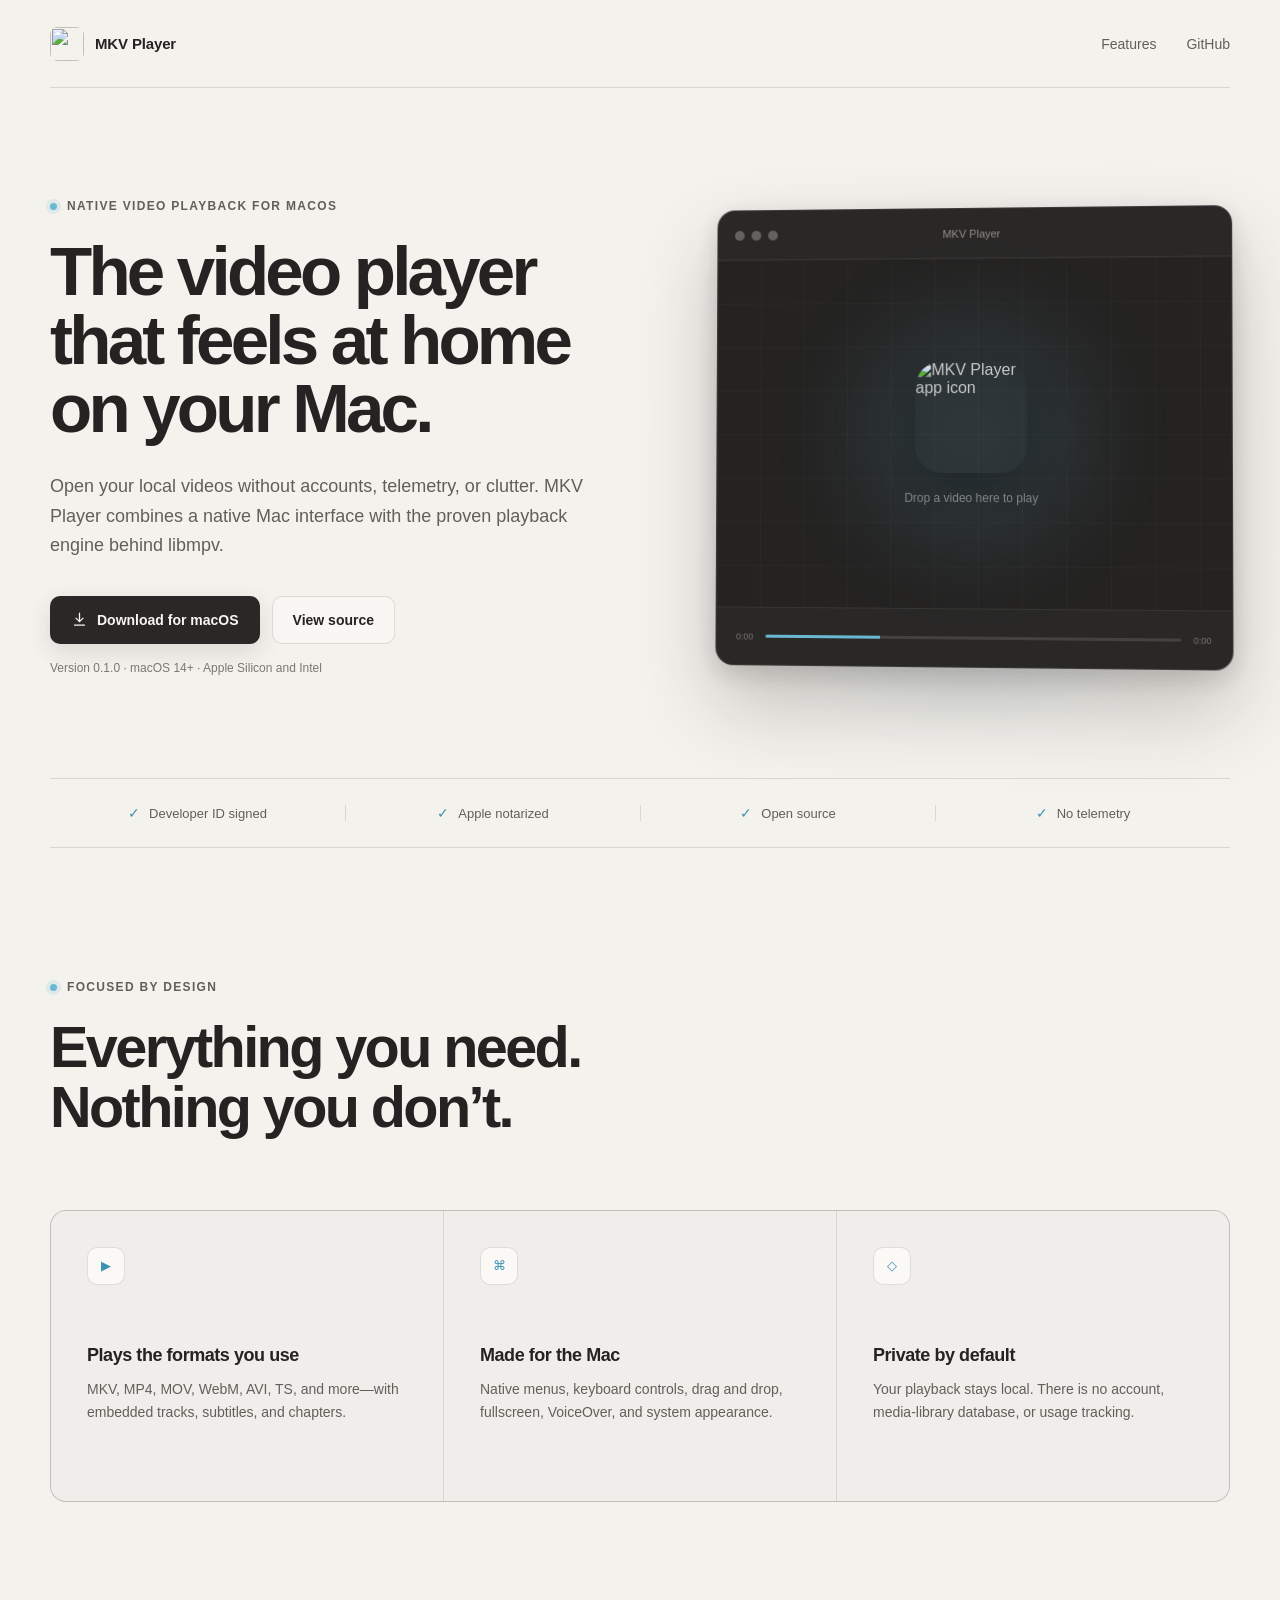
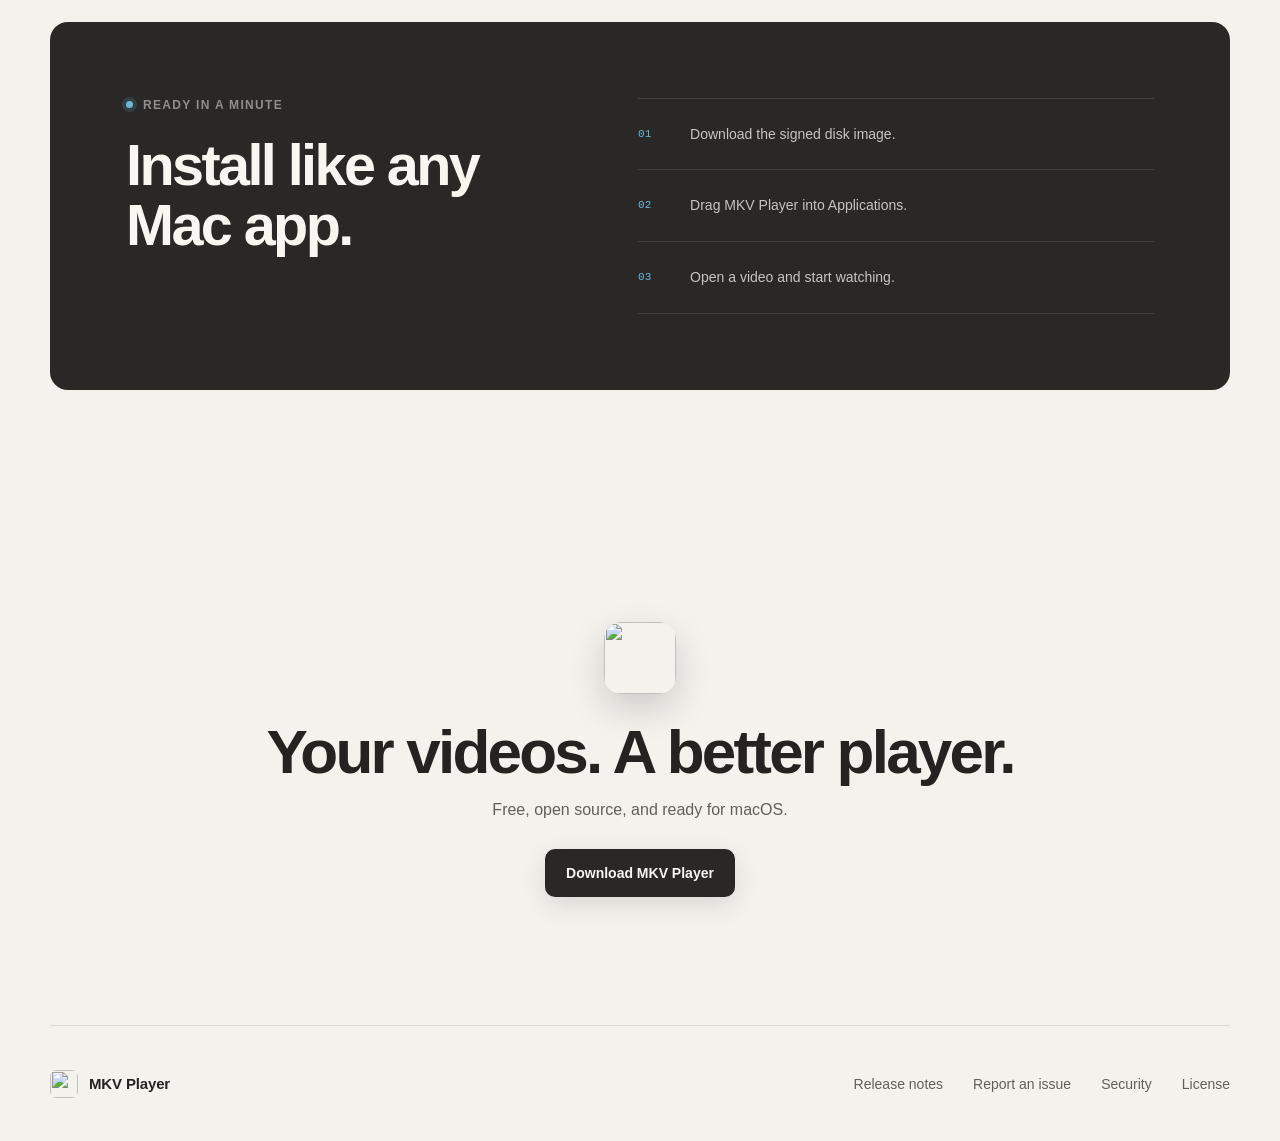
==== site/index.html @ a742a774 "feat: add macOS download site" ====
<!DOCTYPE html>
<html lang="en">
  <head>
    <meta charset="utf-8">
    <meta name="viewport" content="width=device-width, initial-scale=1">
    <meta name="description" content="MKV Player is a focused, native video player for macOS. Open source, signed, notarized, and built for Apple Silicon and Intel Macs.">
    <meta name="theme-color" content="#242322">
    <meta property="og:title" content="MKV Player for macOS">
    <meta property="og:description" content="A focused, native video player for the files you already own.">
    <meta property="og:type" content="website">
    <meta property="og:url" content="https://youssefsz.github.io/mkv-player-macos/">
    <meta property="og:image" content="https://youssefsz.github.io/mkv-player-macos/icon.png">
    <title>MKV Player for macOS</title>
    <link rel="icon" href="icon.png">
    <link rel="apple-touch-icon" href="icon.png">
    <link rel="stylesheet" href="styles.css">
  </head>
  <body>
    <header class="site-header">
      <a class="brand" href="./" aria-label="MKV Player home">
        <img src="icon.png" width="34" height="34" alt="">
        <span>MKV Player</span>
      </a>
      <nav aria-label="Primary navigation">
        <a href="#features">Features</a>
        <a href="https://github.com/youssefsz/mkv-player-macos">GitHub</a>
      </nav>
    </header>

    <main>
      <section class="hero" aria-labelledby="hero-title">
        <div class="hero-copy">
          <p class="eyebrow"><span></span> Native video playback for macOS</p>
          <h1 id="hero-title">The video player that feels at home on your Mac.</h1>
          <p class="intro">
            Open your local videos without accounts, telemetry, or clutter.
            MKV Player combines a native Mac interface with the proven playback
            engine behind libmpv.
          </p>
          <div class="actions">
            <a class="button button-primary" href="https://github.com/youssefsz/mkv-player-macos/releases/download/v0.1.0/MKV-Player-0.1.0.dmg">
              <svg aria-hidden="true" viewBox="0 0 24 24"><path d="M12 3v12m0 0 5-5m-5 5-5-5M5 20h14"/></svg>
              Download for macOS
            </a>
            <a class="button button-secondary" href="https://github.com/youssefsz/mkv-player-macos">View source</a>
          </div>
          <p class="release-meta">Version 0.1.0 · macOS 14+ · Apple Silicon and Intel</p>
        </div>

        <div class="product-visual">
          <div class="window">
            <div class="window-bar">
              <div class="traffic-lights" aria-hidden="true"><i></i><i></i><i></i></div>
              <span>MKV Player</span>
              <span></span>
            </div>
            <div class="screen">
              <div class="glow"></div>
              <img src="icon.png" width="112" height="112" alt="MKV Player app icon">
              <p>Drop a video here to play</p>
            </div>
            <div class="controls" aria-hidden="true">
              <span class="time">0:00</span>
              <span class="track"><i></i></span>
              <span class="time">0:00</span>
            </div>
          </div>
        </div>
      </section>

      <section class="trust" aria-label="Release assurances">
        <p><span class="check">✓</span> Developer ID signed</p>
        <p><span class="check">✓</span> Apple notarized</p>
        <p><span class="check">✓</span> Open source</p>
        <p><span class="check">✓</span> No telemetry</p>
      </section>

      <section class="features" id="features" aria-labelledby="features-title">
        <div class="section-heading">
          <p class="eyebrow"><span></span> Focused by design</p>
          <h2 id="features-title">Everything you need. Nothing you don’t.</h2>
        </div>
        <div class="feature-grid">
          <article>
            <div class="feature-icon" aria-hidden="true">▶</div>
            <h3>Plays the formats you use</h3>
            <p>MKV, MP4, MOV, WebM, AVI, TS, and more—with embedded tracks, subtitles, and chapters.</p>
          </article>
          <article>
            <div class="feature-icon" aria-hidden="true">⌘</div>
            <h3>Made for the Mac</h3>
            <p>Native menus, keyboard controls, drag and drop, fullscreen, VoiceOver, and system appearance.</p>
          </article>
          <article>
            <div class="feature-icon" aria-hidden="true">◇</div>
            <h3>Private by default</h3>
            <p>Your playback stays local. There is no account, media-library database, or usage tracking.</p>
          </article>
        </div>
      </section>

      <section class="install" aria-labelledby="install-title">
        <div>
          <p class="eyebrow"><span></span> Ready in a minute</p>
          <h2 id="install-title">Install like any Mac app.</h2>
        </div>
        <ol>
          <li><span>01</span><p>Download the signed disk image.</p></li>
          <li><span>02</span><p>Drag MKV Player into Applications.</p></li>
          <li><span>03</span><p>Open a video and start watching.</p></li>
        </ol>
      </section>

      <section class="final-cta" aria-labelledby="download-title">
        <img src="icon.png" width="72" height="72" alt="">
        <h2 id="download-title">Your videos. A better player.</h2>
        <p>Free, open source, and ready for macOS.</p>
        <a class="button button-primary" href="https://github.com/youssefsz/mkv-player-macos/releases/download/v0.1.0/MKV-Player-0.1.0.dmg">Download MKV Player</a>
      </section>
    </main>

    <footer>
      <div class="footer-brand">
        <img src="icon.png" width="28" height="28" alt="">
        <span>MKV Player</span>
      </div>
      <div class="footer-links">
        <a href="https://github.com/youssefsz/mkv-player-macos/releases/tag/v0.1.0">Release notes</a>
        <a href="https://github.com/youssefsz/mkv-player-macos/issues/new/choose">Report an issue</a>
        <a href="https://github.com/youssefsz/mkv-player-macos/blob/main/SECURITY.md">Security</a>
        <a href="https://github.com/youssefsz/mkv-player-macos/blob/main/LICENSE">License</a>
      </div>
    </footer>
  </body>
</html>
---- site/styles.css ----
:root {
  color-scheme: light;
  --ink: #242322;
  --ink-soft: #625f5a;
  --paper: #f4f2ed;
  --paper-raised: #faf9f6;
  --line: rgba(36, 35, 34, 0.13);
  --blue: #6bb8d5;
  --blue-deep: #3b92b4;
  --dark: #292827;
  --dark-raised: #31302f;
  --white: #f8f6f1;
  font-family: -apple-system, BlinkMacSystemFont, "SF Pro Display", "Helvetica Neue", sans-serif;
  font-synthesis: none;
}

* {
  box-sizing: border-box;
}

html {
  scroll-behavior: smooth;
}

body {
  margin: 0;
  color: var(--ink);
  background: var(--paper);
  -webkit-font-smoothing: antialiased;
}

a {
  color: inherit;
  text-decoration: none;
}

.site-header,
main,
footer {
  width: min(1180px, calc(100% - 48px));
  margin-inline: auto;
}

.site-header {
  height: 88px;
  display: flex;
  align-items: center;
  justify-content: space-between;
  border-bottom: 1px solid var(--line);
}

.brand,
.footer-brand {
  display: flex;
  align-items: center;
  gap: 11px;
  font-size: 15px;
  font-weight: 650;
  letter-spacing: -0.01em;
}

.brand img,
.footer-brand img {
  border-radius: 23%;
}

nav,
.footer-links {
  display: flex;
  align-items: center;
  gap: 30px;
  color: var(--ink-soft);
  font-size: 14px;
  font-weight: 520;
}

nav a,
.footer-links a {
  transition: color 160ms ease;
}

nav a:hover,
.footer-links a:hover {
  color: var(--ink);
}

.hero {
  min-height: 690px;
  display: grid;
  grid-template-columns: minmax(0, 1fr) minmax(420px, 0.9fr);
  align-items: center;
  gap: clamp(44px, 7vw, 104px);
  padding: 96px 0 88px;
}

.eyebrow {
  margin: 0 0 24px;
  display: flex;
  align-items: center;
  gap: 10px;
  color: var(--ink-soft);
  font-size: 12px;
  font-weight: 650;
  letter-spacing: 0.11em;
  text-transform: uppercase;
}

.eyebrow span {
  width: 7px;
  height: 7px;
  border-radius: 50%;
  background: var(--blue);
  box-shadow: 0 0 0 4px rgba(107, 184, 213, 0.16);
}

h1,
h2,
h3,
p {
  text-wrap: pretty;
}

h1 {
  max-width: 690px;
  margin: 0;
  font-size: clamp(50px, 5.4vw, 74px);
  line-height: 0.99;
  letter-spacing: -0.055em;
  font-weight: 680;
}

.intro {
  max-width: 590px;
  margin: 30px 0 0;
  color: var(--ink-soft);
  font-size: 18px;
  line-height: 1.62;
}

.actions {
  display: flex;
  flex-wrap: wrap;
  gap: 12px;
  margin-top: 36px;
}

.button {
  min-height: 48px;
  padding: 0 20px;
  border: 1px solid transparent;
  border-radius: 10px;
  display: inline-flex;
  align-items: center;
  justify-content: center;
  gap: 9px;
  font-size: 14px;
  font-weight: 650;
  transition: transform 160ms ease, background 160ms ease, border-color 160ms ease;
}

.button:hover {
  transform: translateY(-1px);
}

.button:focus-visible,
a:focus-visible {
  outline: 3px solid rgba(59, 146, 180, 0.45);
  outline-offset: 3px;
}

.button svg {
  width: 17px;
  fill: none;
  stroke: currentColor;
  stroke-width: 1.8;
  stroke-linecap: round;
  stroke-linejoin: round;
}

.button-primary {
  color: var(--white);
  background: var(--dark);
  box-shadow: 0 8px 24px rgba(36, 35, 34, 0.12);
}

.button-primary:hover {
  background: #171716;
}

.button-secondary {
  background: rgba(255, 255, 255, 0.38);
  border-color: var(--line);
}

.button-secondary:hover {
  background: rgba(255, 255, 255, 0.72);
  border-color: rgba(36, 35, 34, 0.2);
}

.release-meta {
  margin: 17px 0 0;
  color: #7b7771;
  font-size: 12px;
}

.product-visual {
  position: relative;
}

.product-visual::before {
  content: "";
  position: absolute;
  inset: 12% -10% -12%;
  z-index: -1;
  background: radial-gradient(circle, rgba(107, 184, 213, 0.23), rgba(107, 184, 213, 0) 66%);
  filter: blur(14px);
}

.window {
  overflow: hidden;
  border: 1px solid rgba(255, 255, 255, 0.09);
  border-radius: 18px;
  color: rgba(248, 246, 241, 0.76);
  background: var(--dark);
  box-shadow: 0 38px 80px rgba(36, 35, 34, 0.24), 0 8px 24px rgba(36, 35, 34, 0.16);
  transform: perspective(1100px) rotateY(-3deg) rotateX(1deg);
}

.window-bar {
  min-height: 50px;
  padding: 0 17px;
  display: grid;
  grid-template-columns: 1fr auto 1fr;
  align-items: center;
  border-bottom: 1px solid rgba(255, 255, 255, 0.065);
  color: rgba(248, 246, 241, 0.5);
  font-size: 11px;
}

.traffic-lights {
  display: flex;
  gap: 7px;
}

.traffic-lights i {
  width: 10px;
  height: 10px;
  border-radius: 50%;
  background: #65615e;
}

.screen {
  min-height: 350px;
  position: relative;
  display: flex;
  flex-direction: column;
  align-items: center;
  justify-content: center;
  background:
    linear-gradient(rgba(255, 255, 255, 0.025) 1px, transparent 1px),
    linear-gradient(90deg, rgba(255, 255, 255, 0.025) 1px, transparent 1px),
    #242322;
  background-size: 44px 44px;
}

.screen .glow {
  position: absolute;
  width: 230px;
  height: 230px;
  border-radius: 50%;
  background: rgba(107, 184, 213, 0.13);
  filter: blur(42px);
}

.screen img,
.screen p {
  position: relative;
}

.screen img {
  border-radius: 24%;
  box-shadow: 0 16px 42px rgba(0, 0, 0, 0.28);
}

.screen p {
  margin: 18px 0 0;
  color: rgba(248, 246, 241, 0.44);
  font-size: 12px;
}

.controls {
  height: 58px;
  padding: 0 20px;
  display: flex;
  align-items: center;
  gap: 12px;
  border-top: 1px solid rgba(255, 255, 255, 0.065);
}

.time {
  color: rgba(248, 246, 241, 0.38);
  font-size: 9px;
  font-variant-numeric: tabular-nums;
}

.track {
  height: 3px;
  position: relative;
  flex: 1;
  overflow: hidden;
  border-radius: 99px;
  background: rgba(255, 255, 255, 0.12);
}

.track i {
  display: block;
  width: 28%;
  height: 100%;
  background: var(--blue);
}

.trust {
  padding: 26px 0;
  display: grid;
  grid-template-columns: repeat(4, 1fr);
  border-top: 1px solid var(--line);
  border-bottom: 1px solid var(--line);
}

.trust p {
  margin: 0;
  display: flex;
  align-items: center;
  justify-content: center;
  gap: 9px;
  color: var(--ink-soft);
  font-size: 13px;
}

.trust p + p {
  border-left: 1px solid var(--line);
}

.check {
  color: var(--blue-deep);
  font-size: 14px;
  font-weight: 700;
}

.features {
  padding: 132px 0 120px;
}

.section-heading {
  max-width: 720px;
}

h2 {
  margin: 0;
  font-size: clamp(38px, 4.5vw, 58px);
  line-height: 1.04;
  letter-spacing: -0.045em;
  font-weight: 670;
}

.feature-grid {
  margin-top: 72px;
  display: grid;
  grid-template-columns: repeat(3, 1fr);
  gap: 1px;
  overflow: hidden;
  border: 1px solid var(--line);
  border-radius: 16px;
  background: var(--line);
}

.feature-grid article {
  min-height: 290px;
  padding: 36px;
  background: rgba(250, 249, 246, 0.72);
}

.feature-icon {
  width: 38px;
  height: 38px;
  border: 1px solid var(--line);
  border-radius: 10px;
  display: grid;
  place-items: center;
  color: var(--blue-deep);
  background: var(--paper-raised);
  font-size: 13px;
  font-weight: 700;
}

h3 {
  margin: 60px 0 12px;
  font-size: 18px;
  letter-spacing: -0.025em;
}

.feature-grid p {
  margin: 0;
  color: var(--ink-soft);
  font-size: 14px;
  line-height: 1.65;
}

.install {
  margin-bottom: 120px;
  padding: 76px;
  display: grid;
  grid-template-columns: 0.9fr 1.1fr;
  align-items: start;
  gap: 90px;
  border-radius: 18px;
  color: var(--white);
  background: var(--dark);
}

.install .eyebrow {
  color: rgba(248, 246, 241, 0.5);
}

.install h2 {
  max-width: 400px;
}

.install ol {
  margin: 0;
  padding: 0;
  list-style: none;
}

.install li {
  min-height: 72px;
  display: grid;
  grid-template-columns: 52px 1fr;
  align-items: center;
  border-bottom: 1px solid rgba(255, 255, 255, 0.11);
}

.install li:first-child {
  border-top: 1px solid rgba(255, 255, 255, 0.11);
}

.install li span {
  color: var(--blue);
  font-family: ui-monospace, "SFMono-Regular", Menlo, monospace;
  font-size: 11px;
}

.install li p {
  margin: 0;
  color: rgba(248, 246, 241, 0.76);
  font-size: 14px;
}

.final-cta {
  padding: 112px 24px 128px;
  display: flex;
  flex-direction: column;
  align-items: center;
  text-align: center;
}

.final-cta img {
  margin-bottom: 26px;
  border-radius: 24%;
  box-shadow: 0 14px 34px rgba(36, 35, 34, 0.18);
}

.final-cta h2 {
  font-size: clamp(38px, 5vw, 62px);
}

.final-cta p {
  margin: 17px 0 30px;
  color: var(--ink-soft);
  font-size: 16px;
}

footer {
  min-height: 116px;
  display: flex;
  align-items: center;
  justify-content: space-between;
  border-top: 1px solid var(--line);
}

@media (max-width: 900px) {
  .hero {
    grid-template-columns: 1fr;
    padding-top: 76px;
  }

  .hero-copy {
    max-width: 700px;
  }

  .product-visual {
    width: min(620px, 100%);
    margin-inline: auto;
  }

  .window {
    transform: none;
  }

  .feature-grid {
    grid-template-columns: 1fr;
  }

  .feature-grid article {
    min-height: auto;
  }

  h3 {
    margin-top: 44px;
  }

  .install {
    grid-template-columns: 1fr;
    gap: 54px;
  }
}

@media (max-width: 680px) {
  .site-header,
  main,
  footer {
    width: min(100% - 32px, 1180px);
  }

  .site-header {
    height: 72px;
  }

  nav a:first-child {
    display: none;
  }

  .hero {
    min-height: auto;
    padding: 64px 0 72px;
  }

  h1 {
    font-size: clamp(43px, 13vw, 58px);
  }

  .intro {
    font-size: 16px;
  }

  .actions {
    flex-direction: column;
  }

  .button {
    width: 100%;
  }

  .screen {
    min-height: 270px;
  }

  .trust {
    grid-template-columns: 1fr 1fr;
    row-gap: 22px;
  }

  .trust p + p {
    border-left: 0;
  }

  .features {
    padding: 96px 0 88px;
  }

  .feature-grid {
    margin-top: 48px;
  }

  .install {
    margin-bottom: 70px;
    padding: 48px 28px;
  }

  .final-cta {
    padding: 80px 0 94px;
  }

  footer {
    padding: 34px 0;
    flex-direction: column;
    align-items: flex-start;
    gap: 28px;
  }

  .footer-links {
    flex-wrap: wrap;
    gap: 16px 24px;
  }
}

@media (prefers-reduced-motion: reduce) {
  html {
    scroll-behavior: auto;
  }

  *,
  *::before,
  *::after {
    transition-duration: 0.01ms !important;
  }
}
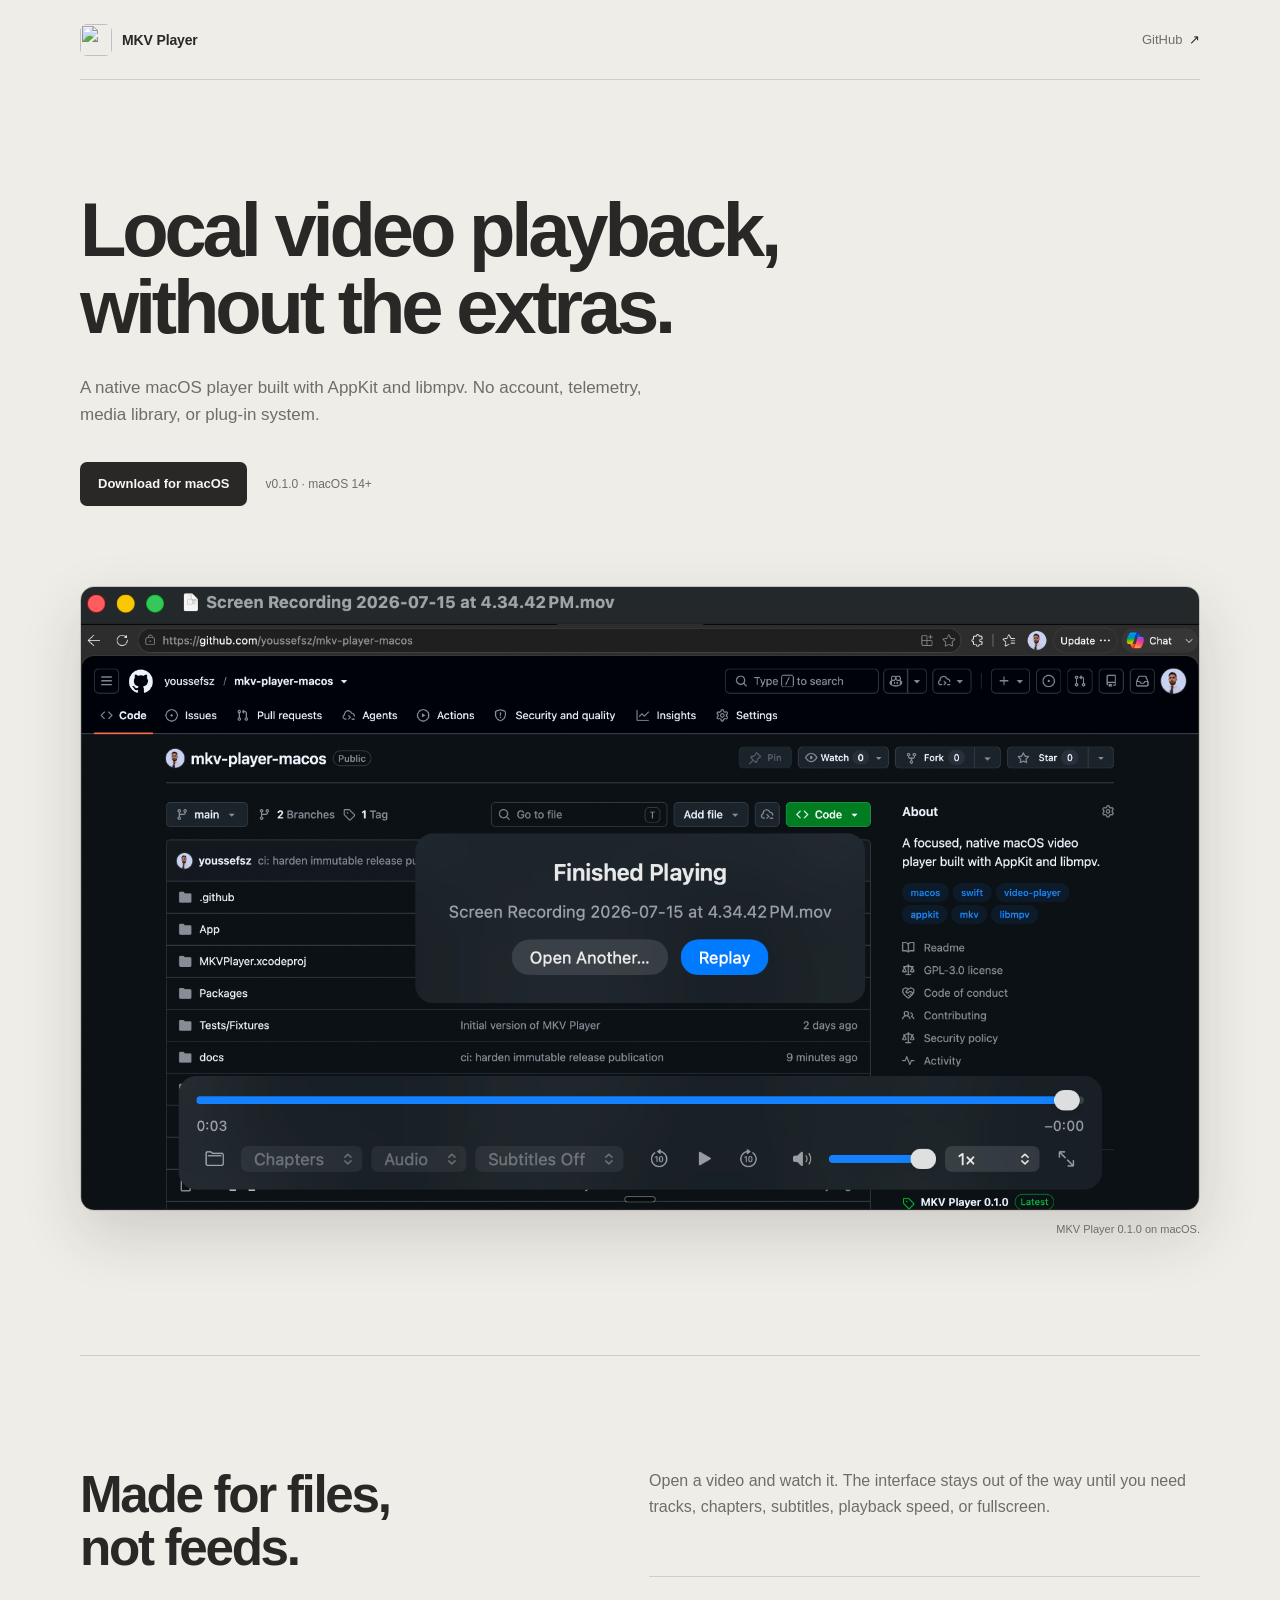
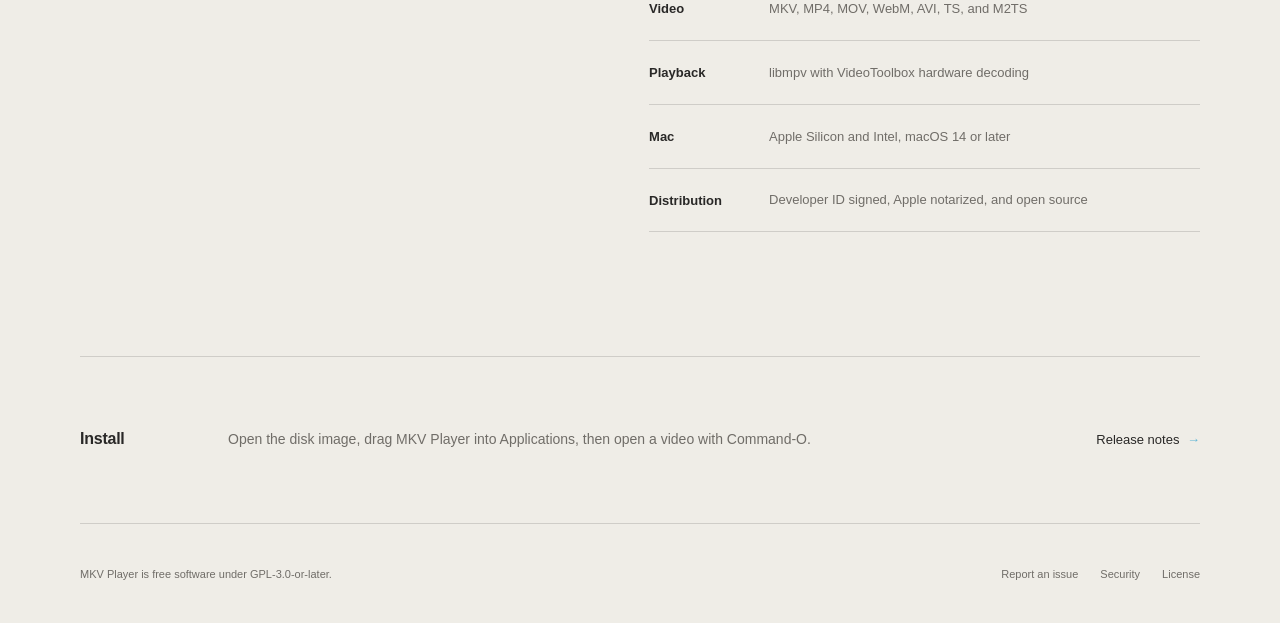
==== commit 5c519010: "refine: simplify the download site" ====
--- a/site/index.html
+++ b/site/index.html
@@ -3,133 +3,97 @@
   <head>
     <meta charset="utf-8">
     <meta name="viewport" content="width=device-width, initial-scale=1">
-    <meta name="description" content="MKV Player is a focused, native video player for macOS. Open source, signed, notarized, and built for Apple Silicon and Intel Macs.">
-    <meta name="theme-color" content="#242322">
+    <meta name="description" content="MKV Player is a native, open-source video player for macOS.">
+    <meta name="theme-color" content="#efede7">
     <meta property="og:title" content="MKV Player for macOS">
-    <meta property="og:description" content="A focused, native video player for the files you already own.">
+    <meta property="og:description" content="Local video playback, without the extras.">
     <meta property="og:type" content="website">
     <meta property="og:url" content="https://youssefsz.github.io/mkv-player-macos/">
-    <meta property="og:image" content="https://youssefsz.github.io/mkv-player-macos/icon.png">
+    <meta property="og:image" content="https://youssefsz.github.io/mkv-player-macos/app-screenshot.png">
     <title>MKV Player for macOS</title>
     <link rel="icon" href="icon.png">
     <link rel="apple-touch-icon" href="icon.png">
     <link rel="stylesheet" href="styles.css">
   </head>
   <body>
-    <header class="site-header">
+    <header>
       <a class="brand" href="./" aria-label="MKV Player home">
-        <img src="icon.png" width="34" height="34" alt="">
+        <img src="icon.png" width="32" height="32" alt="">
         <span>MKV Player</span>
       </a>
-      <nav aria-label="Primary navigation">
-        <a href="#features">Features</a>
-        <a href="https://github.com/youssefsz/mkv-player-macos">GitHub</a>
-      </nav>
+      <a class="header-link" href="https://github.com/youssefsz/mkv-player-macos">GitHub <span aria-hidden="true">↗</span></a>
     </header>
 
     <main>
       <section class="hero" aria-labelledby="hero-title">
         <div class="hero-copy">
-          <p class="eyebrow"><span></span> Native video playback for macOS</p>
-          <h1 id="hero-title">The video player that feels at home on your Mac.</h1>
-          <p class="intro">
-            Open your local videos without accounts, telemetry, or clutter.
-            MKV Player combines a native Mac interface with the proven playback
-            engine behind libmpv.
+          <h1 id="hero-title">Local video playback,<br>without the extras.</h1>
+          <p>
+            A native macOS player built with AppKit and libmpv. No account,
+            telemetry, media library, or plug-in system.
           </p>
-          <div class="actions">
-            <a class="button button-primary" href="https://github.com/youssefsz/mkv-player-macos/releases/download/v0.1.0/MKV-Player-0.1.0.dmg">
-              <svg aria-hidden="true" viewBox="0 0 24 24"><path d="M12 3v12m0 0 5-5m-5 5-5-5M5 20h14"/></svg>
-              Download for macOS
-            </a>
-            <a class="button button-secondary" href="https://github.com/youssefsz/mkv-player-macos">View source</a>
+          <div class="download-row">
+            <a class="download" href="https://github.com/youssefsz/mkv-player-macos/releases/download/v0.1.0/MKV-Player-0.1.0.dmg">Download for macOS</a>
+            <span>v0.1.0 · macOS 14+</span>
           </div>
-          <p class="release-meta">Version 0.1.0 · macOS 14+ · Apple Silicon and Intel</p>
         </div>
 
-        <div class="product-visual">
-          <div class="window">
-            <div class="window-bar">
-              <div class="traffic-lights" aria-hidden="true"><i></i><i></i><i></i></div>
-              <span>MKV Player</span>
-              <span></span>
-            </div>
-            <div class="screen">
-              <div class="glow"></div>
-              <img src="icon.png" width="112" height="112" alt="MKV Player app icon">
-              <p>Drop a video here to play</p>
-            </div>
-            <div class="controls" aria-hidden="true">
-              <span class="time">0:00</span>
-              <span class="track"><i></i></span>
-              <span class="time">0:00</span>
-            </div>
-          </div>
-        </div>
+        <figure>
+          <img
+            class="screenshot"
+            src="app-screenshot.png"
+            width="1752"
+            height="976"
+            alt="MKV Player showing its finished-playing dialog and native playback controls on macOS"
+          >
+          <figcaption>MKV Player 0.1.0 on macOS.</figcaption>
+        </figure>
       </section>
 
-      <section class="trust" aria-label="Release assurances">
-        <p><span class="check">✓</span> Developer ID signed</p>
-        <p><span class="check">✓</span> Apple notarized</p>
-        <p><span class="check">✓</span> Open source</p>
-        <p><span class="check">✓</span> No telemetry</p>
-      </section>
-
-      <section class="features" id="features" aria-labelledby="features-title">
-        <div class="section-heading">
-          <p class="eyebrow"><span></span> Focused by design</p>
-          <h2 id="features-title">Everything you need. Nothing you don’t.</h2>
+      <section class="details" aria-labelledby="details-title">
+        <div class="details-heading">
+          <h2 id="details-title">Made for files,<br>not feeds.</h2>
         </div>
-        <div class="feature-grid">
-          <article>
-            <div class="feature-icon" aria-hidden="true">▶</div>
-            <h3>Plays the formats you use</h3>
-            <p>MKV, MP4, MOV, WebM, AVI, TS, and more—with embedded tracks, subtitles, and chapters.</p>
-          </article>
-          <article>
-            <div class="feature-icon" aria-hidden="true">⌘</div>
-            <h3>Made for the Mac</h3>
-            <p>Native menus, keyboard controls, drag and drop, fullscreen, VoiceOver, and system appearance.</p>
-          </article>
-          <article>
-            <div class="feature-icon" aria-hidden="true">◇</div>
-            <h3>Private by default</h3>
-            <p>Your playback stays local. There is no account, media-library database, or usage tracking.</p>
-          </article>
+        <div class="details-copy">
+          <p>
+            Open a video and watch it. The interface stays out of the way until
+            you need tracks, chapters, subtitles, playback speed, or fullscreen.
+          </p>
+          <dl>
+            <div>
+              <dt>Video</dt>
+              <dd>MKV, MP4, MOV, WebM, AVI, TS, and M2TS</dd>
+            </div>
+            <div>
+              <dt>Playback</dt>
+              <dd>libmpv with VideoToolbox hardware decoding</dd>
+            </div>
+            <div>
+              <dt>Mac</dt>
+              <dd>Apple Silicon and Intel, macOS 14 or later</dd>
+            </div>
+            <div>
+              <dt>Distribution</dt>
+              <dd>Developer ID signed, Apple notarized, and open source</dd>
+            </div>
+          </dl>
         </div>
       </section>
 
       <section class="install" aria-labelledby="install-title">
-        <div>
-          <p class="eyebrow"><span></span> Ready in a minute</p>
-          <h2 id="install-title">Install like any Mac app.</h2>
-        </div>
-        <ol>
-          <li><span>01</span><p>Download the signed disk image.</p></li>
-          <li><span>02</span><p>Drag MKV Player into Applications.</p></li>
-          <li><span>03</span><p>Open a video and start watching.</p></li>
-        </ol>
-      </section>
-
-      <section class="final-cta" aria-labelledby="download-title">
-        <img src="icon.png" width="72" height="72" alt="">
-        <h2 id="download-title">Your videos. A better player.</h2>
-        <p>Free, open source, and ready for macOS.</p>
-        <a class="button button-primary" href="https://github.com/youssefsz/mkv-player-macos/releases/download/v0.1.0/MKV-Player-0.1.0.dmg">Download MKV Player</a>
+        <h2 id="install-title">Install</h2>
+        <p>Open the disk image, drag MKV Player into Applications, then open a video with Command-O.</p>
+        <a href="https://github.com/youssefsz/mkv-player-macos/releases/tag/v0.1.0">Release notes <span aria-hidden="true">→</span></a>
       </section>
     </main>
 
     <footer>
-      <div class="footer-brand">
-        <img src="icon.png" width="28" height="28" alt="">
-        <span>MKV Player</span>
-      </div>
-      <div class="footer-links">
-        <a href="https://github.com/youssefsz/mkv-player-macos/releases/tag/v0.1.0">Release notes</a>
+      <span>MKV Player is free software under GPL-3.0-or-later.</span>
+      <nav aria-label="Project links">
         <a href="https://github.com/youssefsz/mkv-player-macos/issues/new/choose">Report an issue</a>
         <a href="https://github.com/youssefsz/mkv-player-macos/blob/main/SECURITY.md">Security</a>
         <a href="https://github.com/youssefsz/mkv-player-macos/blob/main/LICENSE">License</a>
-      </div>
+      </nav>
     </footer>
   </body>
 </html>
--- a/site/styles.css
+++ b/site/styles.css
@@ -1,25 +1,17 @@
 :root {
   color-scheme: light;
-  --ink: #242322;
-  --ink-soft: #625f5a;
-  --paper: #f4f2ed;
-  --paper-raised: #faf9f6;
-  --line: rgba(36, 35, 34, 0.13);
-  --blue: #6bb8d5;
-  --blue-deep: #3b92b4;
-  --dark: #292827;
-  --dark-raised: #31302f;
+  --ink: #292827;
+  --muted: #706d68;
+  --paper: #efede7;
+  --line: rgba(41, 40, 39, 0.16);
+  --blue: #62b6d5;
   --white: #f8f6f1;
-  font-family: -apple-system, BlinkMacSystemFont, "SF Pro Display", "Helvetica Neue", sans-serif;
+  font-family: -apple-system, BlinkMacSystemFont, "Helvetica Neue", sans-serif;
   font-synthesis: none;
 }
 
 * {
   box-sizing: border-box;
-}
-
-html {
-  scroll-behavior: smooth;
 }
 
 body {
@@ -34,584 +26,289 @@
   text-decoration: none;
 }
 
-.site-header,
+header,
 main,
 footer {
-  width: min(1180px, calc(100% - 48px));
+  width: min(1120px, calc(100% - 48px));
   margin-inline: auto;
 }
 
-.site-header {
-  height: 88px;
+header {
+  height: 80px;
   display: flex;
   align-items: center;
   justify-content: space-between;
   border-bottom: 1px solid var(--line);
 }
 
-.brand,
-.footer-brand {
-  display: flex;
-  align-items: center;
-  gap: 11px;
-  font-size: 15px;
+.brand {
+  display: flex;
+  align-items: center;
+  gap: 10px;
+  font-size: 14px;
   font-weight: 650;
   letter-spacing: -0.01em;
 }
 
-.brand img,
-.footer-brand img {
-  border-radius: 23%;
-}
-
-nav,
-.footer-links {
-  display: flex;
-  align-items: center;
-  gap: 30px;
-  color: var(--ink-soft);
-  font-size: 14px;
-  font-weight: 520;
-}
-
-nav a,
-.footer-links a {
-  transition: color 160ms ease;
-}
-
-nav a:hover,
-.footer-links a:hover {
+.brand img {
+  border-radius: 7px;
+}
+
+.header-link {
+  color: var(--muted);
+  font-size: 13px;
+}
+
+.header-link span {
+  display: inline-block;
+  margin-left: 3px;
   color: var(--ink);
 }
 
 .hero {
-  min-height: 690px;
-  display: grid;
-  grid-template-columns: minmax(0, 1fr) minmax(420px, 0.9fr);
-  align-items: center;
-  gap: clamp(44px, 7vw, 104px);
-  padding: 96px 0 88px;
-}
-
-.eyebrow {
-  margin: 0 0 24px;
-  display: flex;
-  align-items: center;
-  gap: 10px;
-  color: var(--ink-soft);
-  font-size: 12px;
-  font-weight: 650;
-  letter-spacing: 0.11em;
-  text-transform: uppercase;
-}
-
-.eyebrow span {
-  width: 7px;
-  height: 7px;
-  border-radius: 50%;
-  background: var(--blue);
-  box-shadow: 0 0 0 4px rgba(107, 184, 213, 0.16);
+  padding: 112px 0 120px;
+}
+
+.hero-copy {
+  max-width: 760px;
 }
 
 h1,
 h2,
-h3,
 p {
   text-wrap: pretty;
 }
 
 h1 {
-  max-width: 690px;
-  margin: 0;
-  font-size: clamp(50px, 5.4vw, 74px);
-  line-height: 0.99;
+  margin: 0;
+  font-size: clamp(48px, 6.2vw, 76px);
+  line-height: 1.01;
   letter-spacing: -0.055em;
-  font-weight: 680;
-}
-
-.intro {
-  max-width: 590px;
-  margin: 30px 0 0;
-  color: var(--ink-soft);
-  font-size: 18px;
-  line-height: 1.62;
-}
-
-.actions {
-  display: flex;
-  flex-wrap: wrap;
-  gap: 12px;
-  margin-top: 36px;
-}
-
-.button {
-  min-height: 48px;
-  padding: 0 20px;
-  border: 1px solid transparent;
-  border-radius: 10px;
+  font-weight: 650;
+}
+
+.hero-copy > p {
+  max-width: 580px;
+  margin: 28px 0 0;
+  color: var(--muted);
+  font-size: 17px;
+  line-height: 1.6;
+}
+
+.download-row {
+  margin-top: 34px;
+  display: flex;
+  align-items: center;
+  gap: 18px;
+}
+
+.download {
+  min-height: 44px;
+  padding: 0 18px;
+  border-radius: 7px;
   display: inline-flex;
   align-items: center;
-  justify-content: center;
-  gap: 9px;
+  color: var(--white);
+  background: var(--ink);
+  font-size: 13px;
+  font-weight: 620;
+}
+
+.download:hover {
+  background: #151514;
+}
+
+.download-row span {
+  color: var(--muted);
+  font-size: 12px;
+}
+
+figure {
+  margin: 80px 0 0;
+}
+
+.screenshot {
+  width: 100%;
+  height: auto;
+  display: block;
+  border: 1px solid rgba(41, 40, 39, 0.22);
+  border-radius: 14px;
+  box-shadow: 0 24px 60px rgba(41, 40, 39, 0.16);
+}
+
+figcaption {
+  margin-top: 12px;
+  color: var(--muted);
+  font-size: 11px;
+  text-align: right;
+}
+
+.details {
+  padding: 112px 0 124px;
+  display: grid;
+  grid-template-columns: 1fr 1.15fr;
+  gap: 90px;
+  border-top: 1px solid var(--line);
+}
+
+h2 {
+  margin: 0;
+  font-size: clamp(34px, 4vw, 52px);
+  line-height: 1.05;
+  letter-spacing: -0.045em;
+  font-weight: 640;
+}
+
+.details-copy > p {
+  max-width: 570px;
+  margin: 0 0 56px;
+  color: var(--muted);
+  font-size: 16px;
+  line-height: 1.65;
+}
+
+dl {
+  margin: 0;
+}
+
+dl > div {
+  min-height: 64px;
+  display: grid;
+  grid-template-columns: 120px 1fr;
+  align-items: center;
+  border-top: 1px solid var(--line);
+}
+
+dl > div:last-child {
+  border-bottom: 1px solid var(--line);
+}
+
+dt,
+dd {
+  font-size: 13px;
+}
+
+dt {
+  font-weight: 620;
+}
+
+dd {
+  margin: 0;
+  color: var(--muted);
+  line-height: 1.45;
+}
+
+.install {
+  padding: 72px 0;
+  display: grid;
+  grid-template-columns: 120px 1fr auto;
+  align-items: baseline;
+  gap: 28px;
+  border-top: 1px solid var(--line);
+}
+
+.install h2 {
+  font-size: 16px;
+  letter-spacing: -0.015em;
+}
+
+.install p {
+  margin: 0;
+  color: var(--muted);
   font-size: 14px;
-  font-weight: 650;
-  transition: transform 160ms ease, background 160ms ease, border-color 160ms ease;
-}
-
-.button:hover {
-  transform: translateY(-1px);
-}
-
-.button:focus-visible,
+  line-height: 1.55;
+}
+
+.install a {
+  color: var(--ink);
+  font-size: 13px;
+  white-space: nowrap;
+}
+
+.install a span {
+  margin-left: 4px;
+  color: var(--blue);
+}
+
+footer {
+  min-height: 100px;
+  display: flex;
+  align-items: center;
+  justify-content: space-between;
+  gap: 30px;
+  border-top: 1px solid var(--line);
+  color: var(--muted);
+  font-size: 11px;
+}
+
+footer nav {
+  display: flex;
+  gap: 22px;
+}
+
+a:hover,
+footer a:hover {
+  color: #000;
+}
+
 a:focus-visible {
-  outline: 3px solid rgba(59, 146, 180, 0.45);
-  outline-offset: 3px;
-}
-
-.button svg {
-  width: 17px;
-  fill: none;
-  stroke: currentColor;
-  stroke-width: 1.8;
-  stroke-linecap: round;
-  stroke-linejoin: round;
-}
-
-.button-primary {
-  color: var(--white);
-  background: var(--dark);
-  box-shadow: 0 8px 24px rgba(36, 35, 34, 0.12);
-}
-
-.button-primary:hover {
-  background: #171716;
-}
-
-.button-secondary {
-  background: rgba(255, 255, 255, 0.38);
-  border-color: var(--line);
-}
-
-.button-secondary:hover {
-  background: rgba(255, 255, 255, 0.72);
-  border-color: rgba(36, 35, 34, 0.2);
-}
-
-.release-meta {
-  margin: 17px 0 0;
-  color: #7b7771;
-  font-size: 12px;
-}
-
-.product-visual {
-  position: relative;
-}
-
-.product-visual::before {
-  content: "";
-  position: absolute;
-  inset: 12% -10% -12%;
-  z-index: -1;
-  background: radial-gradient(circle, rgba(107, 184, 213, 0.23), rgba(107, 184, 213, 0) 66%);
-  filter: blur(14px);
-}
-
-.window {
-  overflow: hidden;
-  border: 1px solid rgba(255, 255, 255, 0.09);
-  border-radius: 18px;
-  color: rgba(248, 246, 241, 0.76);
-  background: var(--dark);
-  box-shadow: 0 38px 80px rgba(36, 35, 34, 0.24), 0 8px 24px rgba(36, 35, 34, 0.16);
-  transform: perspective(1100px) rotateY(-3deg) rotateX(1deg);
-}
-
-.window-bar {
-  min-height: 50px;
-  padding: 0 17px;
-  display: grid;
-  grid-template-columns: 1fr auto 1fr;
-  align-items: center;
-  border-bottom: 1px solid rgba(255, 255, 255, 0.065);
-  color: rgba(248, 246, 241, 0.5);
-  font-size: 11px;
-}
-
-.traffic-lights {
-  display: flex;
-  gap: 7px;
-}
-
-.traffic-lights i {
-  width: 10px;
-  height: 10px;
-  border-radius: 50%;
-  background: #65615e;
-}
-
-.screen {
-  min-height: 350px;
-  position: relative;
-  display: flex;
-  flex-direction: column;
-  align-items: center;
-  justify-content: center;
-  background:
-    linear-gradient(rgba(255, 255, 255, 0.025) 1px, transparent 1px),
-    linear-gradient(90deg, rgba(255, 255, 255, 0.025) 1px, transparent 1px),
-    #242322;
-  background-size: 44px 44px;
-}
-
-.screen .glow {
-  position: absolute;
-  width: 230px;
-  height: 230px;
-  border-radius: 50%;
-  background: rgba(107, 184, 213, 0.13);
-  filter: blur(42px);
-}
-
-.screen img,
-.screen p {
-  position: relative;
-}
-
-.screen img {
-  border-radius: 24%;
-  box-shadow: 0 16px 42px rgba(0, 0, 0, 0.28);
-}
-
-.screen p {
-  margin: 18px 0 0;
-  color: rgba(248, 246, 241, 0.44);
-  font-size: 12px;
-}
-
-.controls {
-  height: 58px;
-  padding: 0 20px;
-  display: flex;
-  align-items: center;
-  gap: 12px;
-  border-top: 1px solid rgba(255, 255, 255, 0.065);
-}
-
-.time {
-  color: rgba(248, 246, 241, 0.38);
-  font-size: 9px;
-  font-variant-numeric: tabular-nums;
-}
-
-.track {
-  height: 3px;
-  position: relative;
-  flex: 1;
-  overflow: hidden;
-  border-radius: 99px;
-  background: rgba(255, 255, 255, 0.12);
-}
-
-.track i {
-  display: block;
-  width: 28%;
-  height: 100%;
-  background: var(--blue);
-}
-
-.trust {
-  padding: 26px 0;
-  display: grid;
-  grid-template-columns: repeat(4, 1fr);
-  border-top: 1px solid var(--line);
-  border-bottom: 1px solid var(--line);
-}
-
-.trust p {
-  margin: 0;
-  display: flex;
-  align-items: center;
-  justify-content: center;
-  gap: 9px;
-  color: var(--ink-soft);
-  font-size: 13px;
-}
-
-.trust p + p {
-  border-left: 1px solid var(--line);
-}
-
-.check {
-  color: var(--blue-deep);
-  font-size: 14px;
-  font-weight: 700;
-}
-
-.features {
-  padding: 132px 0 120px;
-}
-
-.section-heading {
-  max-width: 720px;
-}
-
-h2 {
-  margin: 0;
-  font-size: clamp(38px, 4.5vw, 58px);
-  line-height: 1.04;
-  letter-spacing: -0.045em;
-  font-weight: 670;
-}
-
-.feature-grid {
-  margin-top: 72px;
-  display: grid;
-  grid-template-columns: repeat(3, 1fr);
-  gap: 1px;
-  overflow: hidden;
-  border: 1px solid var(--line);
-  border-radius: 16px;
-  background: var(--line);
-}
-
-.feature-grid article {
-  min-height: 290px;
-  padding: 36px;
-  background: rgba(250, 249, 246, 0.72);
-}
-
-.feature-icon {
-  width: 38px;
-  height: 38px;
-  border: 1px solid var(--line);
-  border-radius: 10px;
-  display: grid;
-  place-items: center;
-  color: var(--blue-deep);
-  background: var(--paper-raised);
-  font-size: 13px;
-  font-weight: 700;
-}
-
-h3 {
-  margin: 60px 0 12px;
-  font-size: 18px;
-  letter-spacing: -0.025em;
-}
-
-.feature-grid p {
-  margin: 0;
-  color: var(--ink-soft);
-  font-size: 14px;
-  line-height: 1.65;
-}
-
-.install {
-  margin-bottom: 120px;
-  padding: 76px;
-  display: grid;
-  grid-template-columns: 0.9fr 1.1fr;
-  align-items: start;
-  gap: 90px;
-  border-radius: 18px;
-  color: var(--white);
-  background: var(--dark);
-}
-
-.install .eyebrow {
-  color: rgba(248, 246, 241, 0.5);
-}
-
-.install h2 {
-  max-width: 400px;
-}
-
-.install ol {
-  margin: 0;
-  padding: 0;
-  list-style: none;
-}
-
-.install li {
-  min-height: 72px;
-  display: grid;
-  grid-template-columns: 52px 1fr;
-  align-items: center;
-  border-bottom: 1px solid rgba(255, 255, 255, 0.11);
-}
-
-.install li:first-child {
-  border-top: 1px solid rgba(255, 255, 255, 0.11);
-}
-
-.install li span {
-  color: var(--blue);
-  font-family: ui-monospace, "SFMono-Regular", Menlo, monospace;
-  font-size: 11px;
-}
-
-.install li p {
-  margin: 0;
-  color: rgba(248, 246, 241, 0.76);
-  font-size: 14px;
-}
-
-.final-cta {
-  padding: 112px 24px 128px;
-  display: flex;
-  flex-direction: column;
-  align-items: center;
-  text-align: center;
-}
-
-.final-cta img {
-  margin-bottom: 26px;
-  border-radius: 24%;
-  box-shadow: 0 14px 34px rgba(36, 35, 34, 0.18);
-}
-
-.final-cta h2 {
-  font-size: clamp(38px, 5vw, 62px);
-}
-
-.final-cta p {
-  margin: 17px 0 30px;
-  color: var(--ink-soft);
-  font-size: 16px;
-}
-
-footer {
-  min-height: 116px;
-  display: flex;
-  align-items: center;
-  justify-content: space-between;
-  border-top: 1px solid var(--line);
-}
-
-@media (max-width: 900px) {
-  .hero {
-    grid-template-columns: 1fr;
-    padding-top: 76px;
-  }
-
-  .hero-copy {
-    max-width: 700px;
-  }
-
-  .product-visual {
-    width: min(620px, 100%);
-    margin-inline: auto;
-  }
-
-  .window {
-    transform: none;
-  }
-
-  .feature-grid {
-    grid-template-columns: 1fr;
-  }
-
-  .feature-grid article {
-    min-height: auto;
-  }
-
-  h3 {
-    margin-top: 44px;
-  }
-
-  .install {
-    grid-template-columns: 1fr;
-    gap: 54px;
-  }
-}
-
-@media (max-width: 680px) {
-  .site-header,
+  outline: 3px solid rgba(98, 182, 213, 0.55);
+  outline-offset: 4px;
+}
+
+::selection {
+  color: var(--ink);
+  background: rgba(98, 182, 213, 0.38);
+}
+
+@media (max-width: 760px) {
+  header,
   main,
   footer {
-    width: min(100% - 32px, 1180px);
-  }
-
-  .site-header {
-    height: 72px;
-  }
-
-  nav a:first-child {
-    display: none;
+    width: min(100% - 32px, 1120px);
   }
 
   .hero {
-    min-height: auto;
-    padding: 64px 0 72px;
+    padding: 80px 0 88px;
   }
 
   h1 {
-    font-size: clamp(43px, 13vw, 58px);
-  }
-
-  .intro {
-    font-size: 16px;
-  }
-
-  .actions {
+    font-size: clamp(42px, 12vw, 60px);
+  }
+
+  .download-row {
+    align-items: flex-start;
     flex-direction: column;
-  }
-
-  .button {
-    width: 100%;
-  }
-
-  .screen {
-    min-height: 270px;
-  }
-
-  .trust {
-    grid-template-columns: 1fr 1fr;
-    row-gap: 22px;
-  }
-
-  .trust p + p {
-    border-left: 0;
-  }
-
-  .features {
-    padding: 96px 0 88px;
-  }
-
-  .feature-grid {
-    margin-top: 48px;
+    gap: 12px;
+  }
+
+  figure {
+    margin-top: 56px;
+  }
+
+  .details {
+    padding: 84px 0 92px;
+    grid-template-columns: 1fr;
+    gap: 52px;
   }
 
   .install {
-    margin-bottom: 70px;
-    padding: 48px 28px;
-  }
-
-  .final-cta {
-    padding: 80px 0 94px;
+    padding: 56px 0;
+    grid-template-columns: 1fr;
+    gap: 16px;
+  }
+
+  .install a {
+    margin-top: 8px;
   }
 
   footer {
-    padding: 34px 0;
+    padding: 30px 0;
+    align-items: flex-start;
     flex-direction: column;
-    align-items: flex-start;
-    gap: 28px;
-  }
-
-  .footer-links {
+  }
+
+  footer nav {
     flex-wrap: wrap;
-    gap: 16px 24px;
-  }
-}
-
-@media (prefers-reduced-motion: reduce) {
-  html {
-    scroll-behavior: auto;
-  }
-
-  *,
-  *::before,
-  *::after {
-    transition-duration: 0.01ms !important;
-  }
-}
+  }
+}
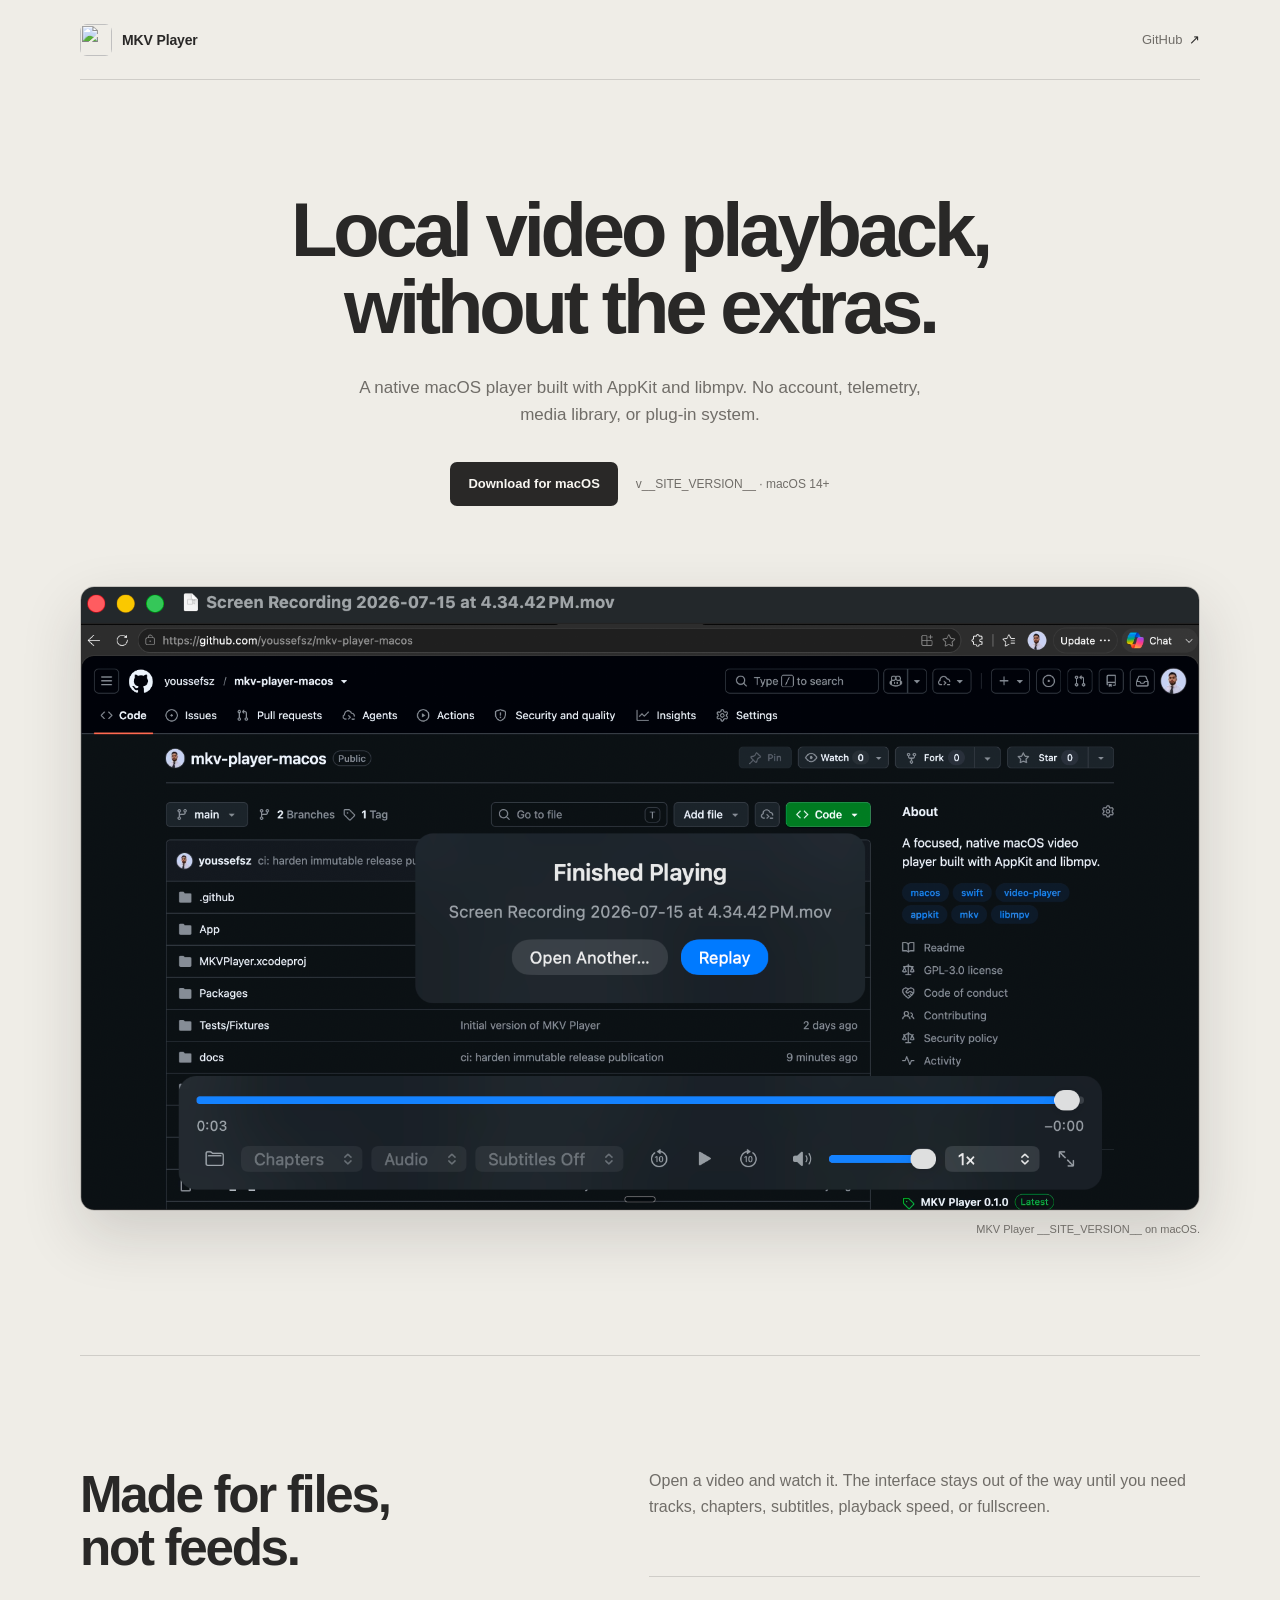
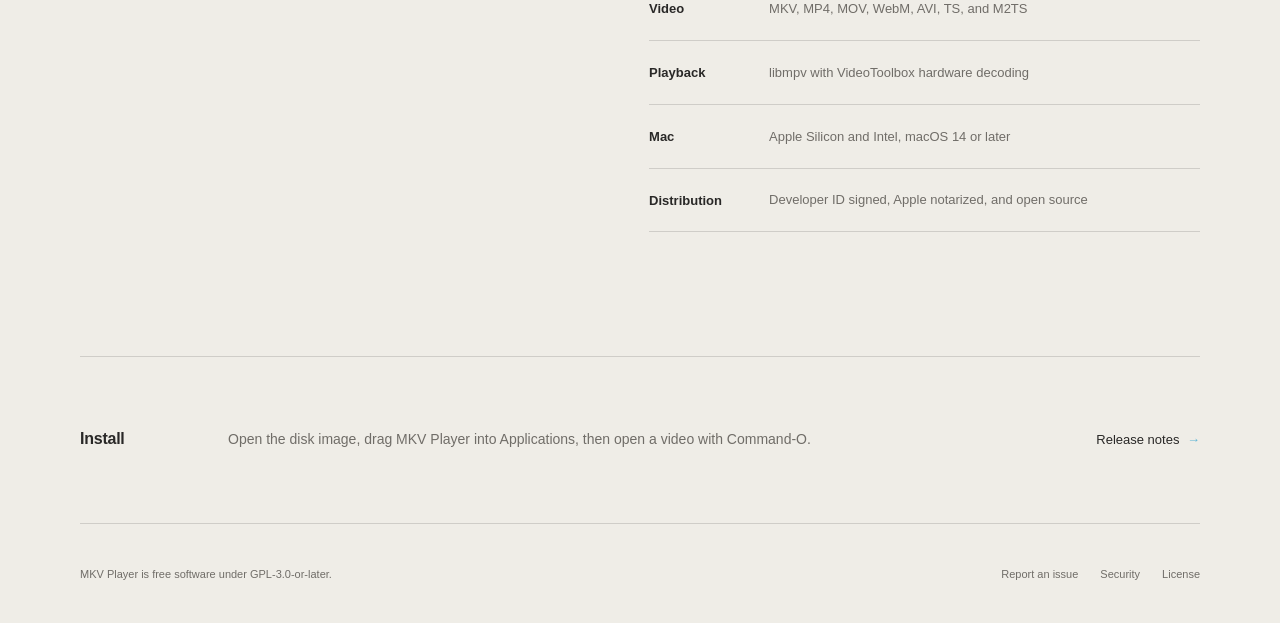
==== commit 1d67976c: "fix: render release details into download site" ====
--- a/site/index.html
+++ b/site/index.html
@@ -27,14 +27,14 @@
     <main>
       <section class="hero" aria-labelledby="hero-title">
         <div class="hero-copy">
-          <h1 id="hero-title">Local video playback,<br>without the extras.</h1>
+          <h1 id="hero-title">Local video playback,<br class="desktop-break"> without the extras.</h1>
           <p>
             A native macOS player built with AppKit and libmpv. No account,
             telemetry, media library, or plug-in system.
           </p>
           <div class="download-row">
-            <a class="download" href="https://github.com/youssefsz/mkv-player-macos/releases/download/v0.1.0/MKV-Player-0.1.0.dmg">Download for macOS</a>
-            <span>v0.1.0 · macOS 14+</span>
+            <a class="download" href="__SITE_DOWNLOAD_URL__">Download for macOS</a>
+            <span>v__SITE_VERSION__ · macOS 14+</span>
           </div>
         </div>
 
@@ -46,7 +46,7 @@
             height="976"
             alt="MKV Player showing its finished-playing dialog and native playback controls on macOS"
           >
-          <figcaption>MKV Player 0.1.0 on macOS.</figcaption>
+          <figcaption>MKV Player __SITE_VERSION__ on macOS.</figcaption>
         </figure>
       </section>
 
@@ -83,7 +83,7 @@
       <section class="install" aria-labelledby="install-title">
         <h2 id="install-title">Install</h2>
         <p>Open the disk image, drag MKV Player into Applications, then open a video with Command-O.</p>
-        <a href="https://github.com/youssefsz/mkv-player-macos/releases/tag/v0.1.0">Release notes <span aria-hidden="true">→</span></a>
+        <a href="__SITE_RELEASE_URL__">Release notes <span aria-hidden="true">→</span></a>
       </section>
     </main>
 
--- a/site/styles.css
+++ b/site/styles.css
@@ -71,6 +71,8 @@
 
 .hero-copy {
   max-width: 760px;
+  margin-inline: auto;
+  text-align: center;
 }
 
 h1,
@@ -89,7 +91,7 @@
 
 .hero-copy > p {
   max-width: 580px;
-  margin: 28px 0 0;
+  margin: 28px auto 0;
   color: var(--muted);
   font-size: 17px;
   line-height: 1.6;
@@ -99,6 +101,7 @@
   margin-top: 34px;
   display: flex;
   align-items: center;
+  justify-content: center;
   gap: 18px;
 }
 
@@ -112,10 +115,14 @@
   background: var(--ink);
   font-size: 13px;
   font-weight: 620;
+  transition: background-color 160ms ease, box-shadow 160ms ease, transform 160ms ease;
 }
 
 .download:hover {
-  background: #151514;
+  color: var(--white);
+  background: #3a3937;
+  box-shadow: 0 8px 20px rgba(41, 40, 39, 0.18);
+  transform: translateY(-1px);
 }
 
 .download-row span {
@@ -277,7 +284,7 @@
   }
 
   .download-row {
-    align-items: flex-start;
+    align-items: center;
     flex-direction: column;
     gap: 12px;
   }
@@ -312,3 +319,16 @@
     flex-wrap: wrap;
   }
 }
+
+@media (max-width: 520px) {
+  .desktop-break {
+    display: none;
+  }
+
+  dl > div {
+    padding: 16px 0;
+    grid-template-columns: 1fr;
+    align-items: start;
+    gap: 6px;
+  }
+}
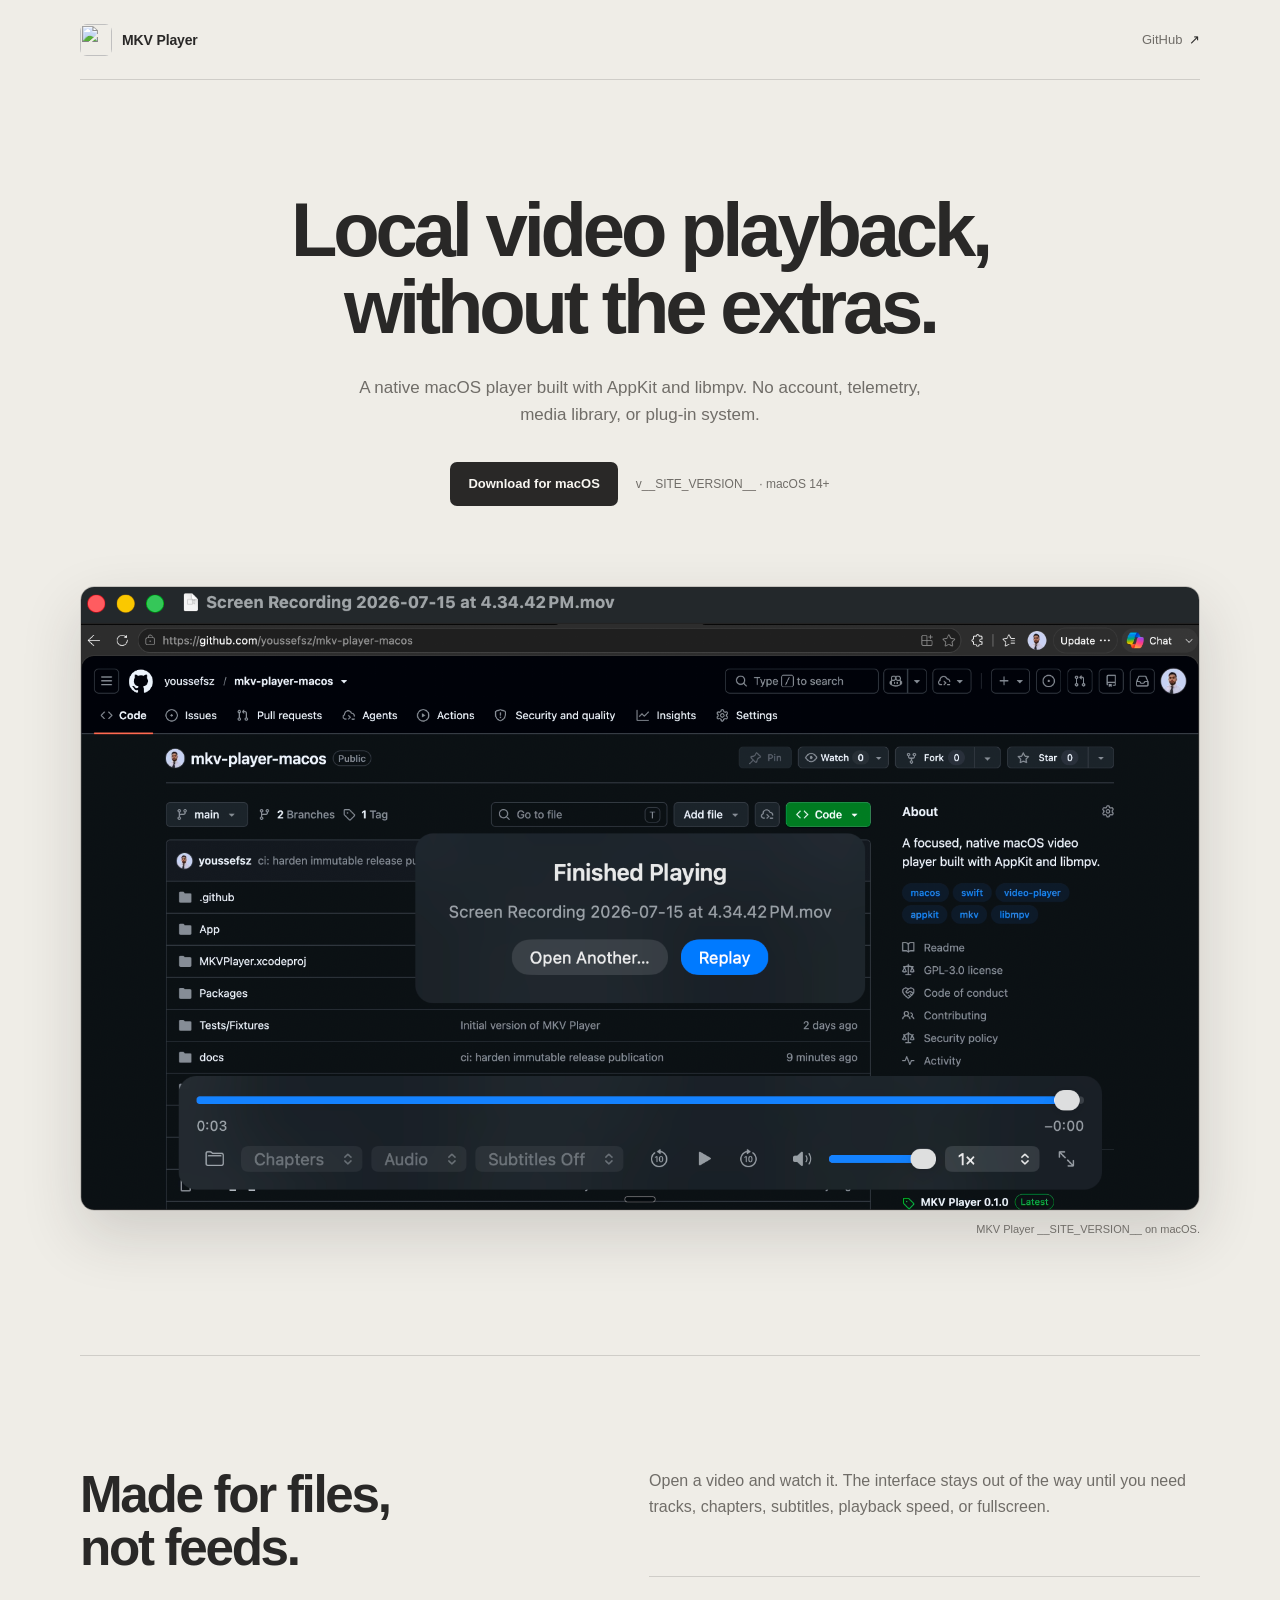
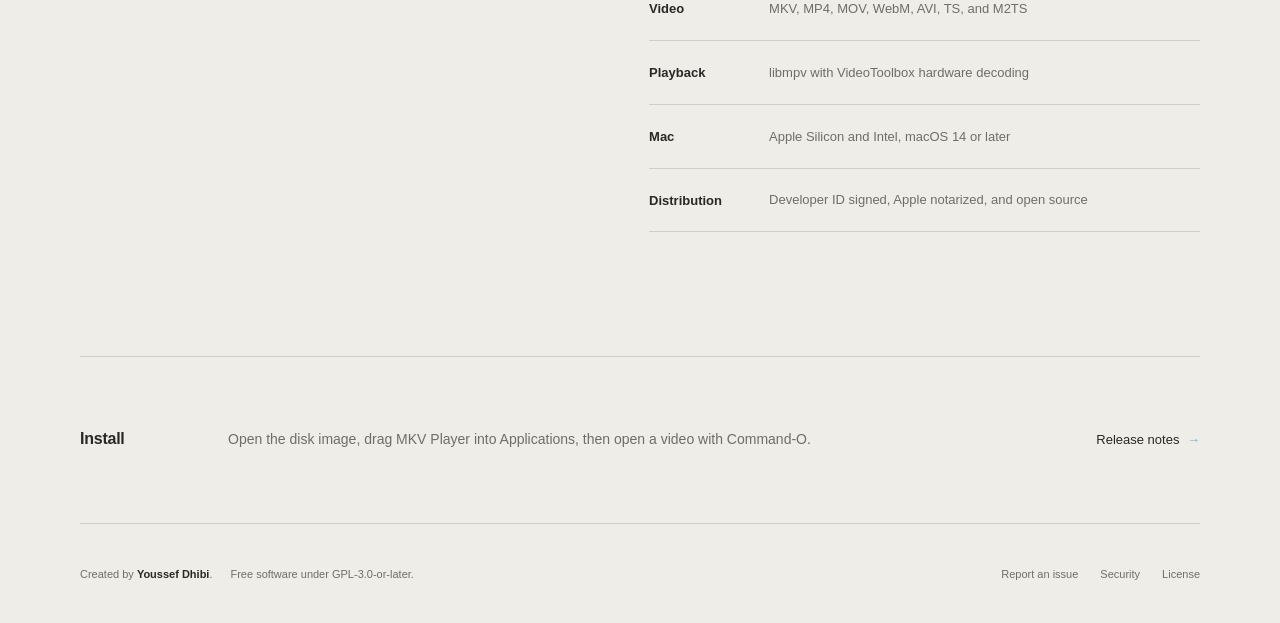
==== commit 36177a9f: "docs: credit project author [skip ci]" ====
--- a/site/index.html
+++ b/site/index.html
@@ -88,7 +88,10 @@
     </main>
 
     <footer>
-      <span>MKV Player is free software under GPL-3.0-or-later.</span>
+      <div class="credits">
+        <span>Created by <a href="https://youssef.tn" rel="me">Youssef Dhibi</a>.</span>
+        <span>Free software under GPL-3.0-or-later.</span>
+      </div>
       <nav aria-label="Project links">
         <a href="https://github.com/youssefsz/mkv-player-macos/issues/new/choose">Report an issue</a>
         <a href="https://github.com/youssefsz/mkv-player-macos/blob/main/SECURITY.md">Security</a>
--- a/site/styles.css
+++ b/site/styles.css
@@ -253,6 +253,16 @@
   gap: 22px;
 }
 
+.credits {
+  display: flex;
+  gap: 18px;
+}
+
+.credits a {
+  color: var(--ink);
+  font-weight: 600;
+}
+
 a:hover,
 footer a:hover {
   color: #000;
@@ -318,6 +328,11 @@
   footer nav {
     flex-wrap: wrap;
   }
+
+  .credits {
+    flex-direction: column;
+    gap: 8px;
+  }
 }
 
 @media (max-width: 520px) {
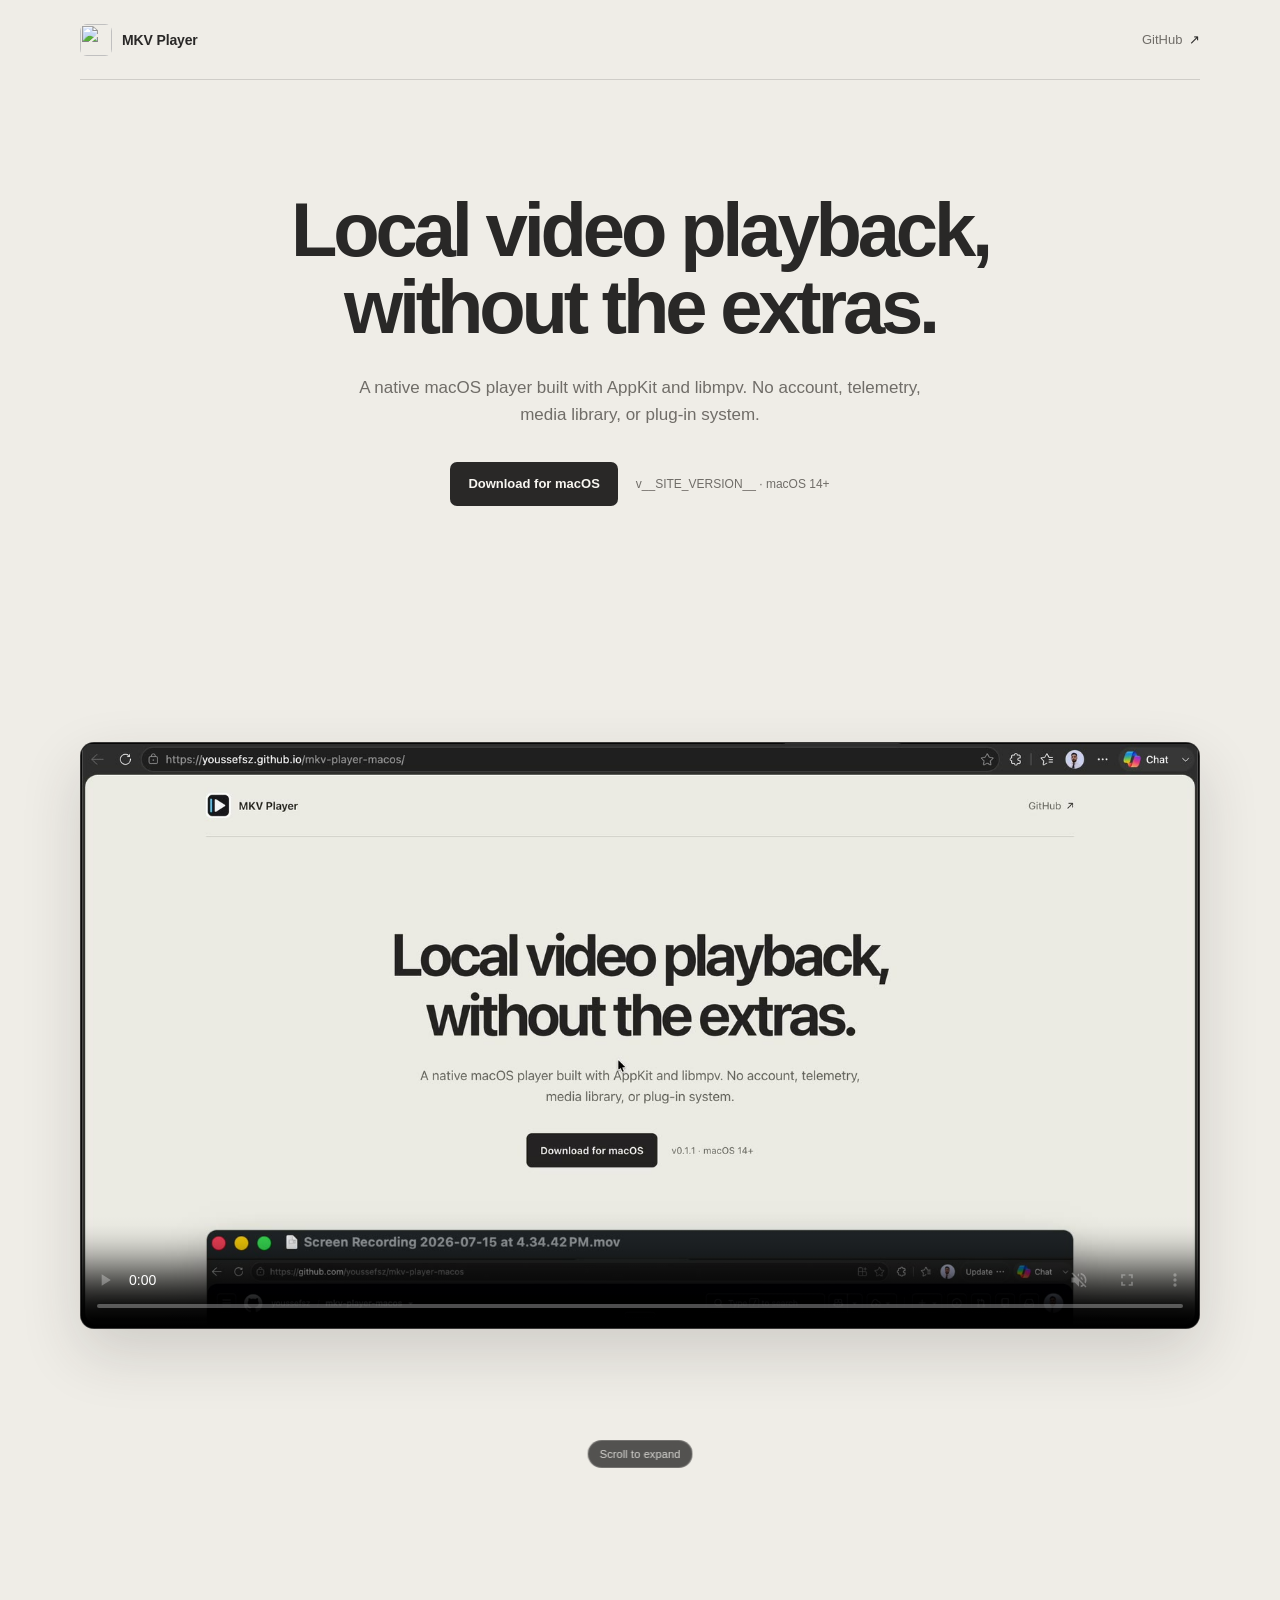
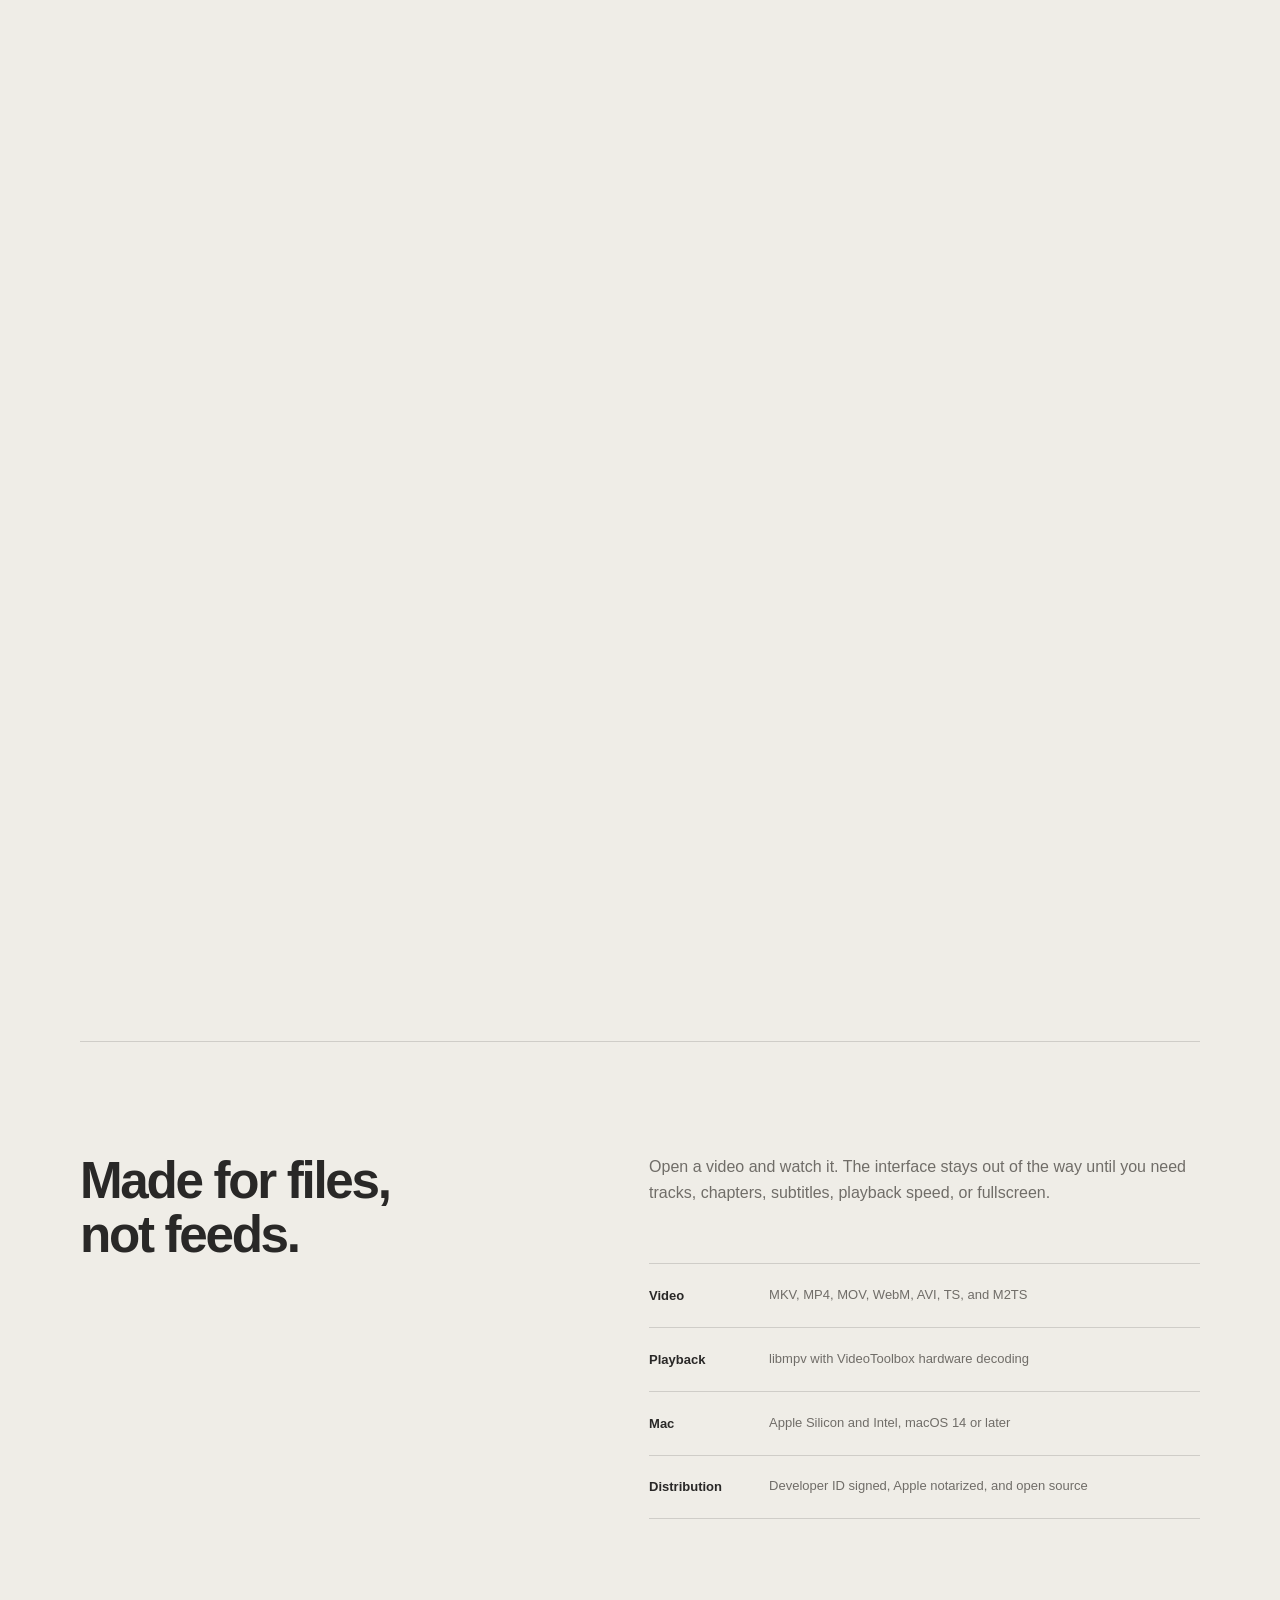
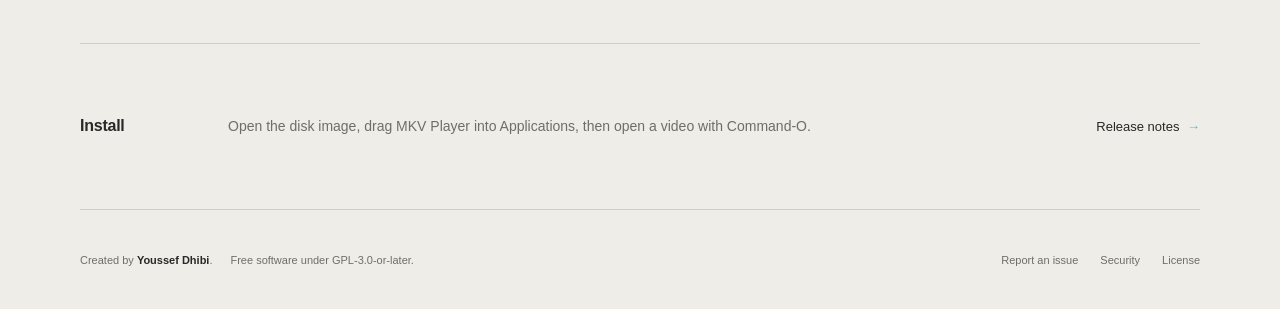
==== commit c6944066: "Add scroll-expanding product tour" ====
--- a/site/index.html
+++ b/site/index.html
@@ -38,15 +38,27 @@
           </div>
         </div>
 
-        <figure>
-          <img
-            class="screenshot"
-            src="app-screenshot.png"
-            width="1752"
-            height="976"
-            alt="MKV Player showing its finished-playing dialog and native playback controls on macOS"
-          >
-          <figcaption>MKV Player __SITE_VERSION__ on macOS.</figcaption>
+        <figure class="video-stage" data-video-stage>
+          <div class="video-pin">
+            <div class="video-frame" data-video-frame>
+              <video
+                class="product-video"
+                data-product-video
+                controls
+                muted
+                playsinline
+                preload="metadata"
+                poster="product-tour-poster.jpg"
+                width="1920"
+                height="1006"
+                aria-label="MKV Player product tour, from download and installation to video playback"
+              >
+                <source src="product-tour.mp4" type="video/mp4">
+                Your browser does not support HTML video.
+              </video>
+            </div>
+            <p class="scroll-cue" data-scroll-cue aria-hidden="true">Scroll to expand</p>
+          </div>
         </figure>
       </section>
 
@@ -98,5 +110,6 @@
         <a href="https://github.com/youssefsz/mkv-player-macos/blob/main/LICENSE">License</a>
       </nav>
     </footer>
+    <script src="site.js" defer></script>
   </body>
 </html>
--- a/site/styles.css
+++ b/site/styles.css
@@ -130,24 +130,62 @@
   font-size: 12px;
 }
 
-figure {
-  margin: 80px 0 0;
-}
-
-.screenshot {
+.video-stage {
+  position: relative;
+  width: 100vw;
+  height: 215svh;
+  margin: 80px 0 0 calc(50% - 50vw);
+}
+
+.video-pin {
+  position: sticky;
+  top: 0;
   width: 100%;
-  height: auto;
+  height: 100svh;
+  display: grid;
+  place-items: center;
+  overflow: clip;
+}
+
+.video-frame {
+  position: relative;
+  width: var(--frame-width, min(1120px, calc(100vw - 48px)));
+  height: var(--frame-height, auto);
+  aspect-ratio: 1920 / 1006;
+  overflow: hidden;
+  border: 1px solid rgba(248, 246, 241, var(--frame-border-alpha, 0.2));
+  border-radius: var(--frame-radius, 14px);
+  background: #090909;
+  box-shadow: 0 24px 60px rgba(41, 40, 39, var(--frame-shadow-alpha, 0.16));
+  contain: layout paint;
+}
+
+.product-video {
+  width: 100%;
+  height: 100%;
   display: block;
-  border: 1px solid rgba(41, 40, 39, 0.22);
-  border-radius: 14px;
-  box-shadow: 0 24px 60px rgba(41, 40, 39, 0.16);
-}
-
-figcaption {
-  margin-top: 12px;
-  color: var(--muted);
+  object-fit: contain;
+  background: #090909;
+}
+
+.scroll-cue {
+  position: absolute;
+  left: 50%;
+  bottom: 18px;
+  margin: 0;
+  padding: 7px 11px;
+  border: 1px solid rgba(248, 246, 241, 0.2);
+  border-radius: 999px;
+  color: rgba(248, 246, 241, 0.8);
+  background: rgba(9, 9, 9, 0.68);
   font-size: 11px;
-  text-align: right;
+  letter-spacing: 0.01em;
+  opacity: var(--cue-opacity, 1);
+  transform: translateX(-50%);
+  transition: opacity 120ms linear;
+  pointer-events: none;
+  -webkit-backdrop-filter: blur(10px);
+  backdrop-filter: blur(10px);
 }
 
 .details {
@@ -299,7 +337,7 @@
     gap: 12px;
   }
 
-  figure {
+  .video-stage {
     margin-top: 56px;
   }
 
@@ -332,6 +370,30 @@
   .credits {
     flex-direction: column;
     gap: 8px;
+  }
+}
+
+@media (prefers-reduced-motion: reduce) {
+  .video-stage {
+    width: auto;
+    height: auto;
+    margin-left: 0;
+  }
+
+  .video-pin {
+    position: static;
+    height: auto;
+    display: block;
+    overflow: visible;
+  }
+
+  .video-frame {
+    width: 100%;
+    height: auto;
+  }
+
+  .scroll-cue {
+    display: none;
   }
 }
 
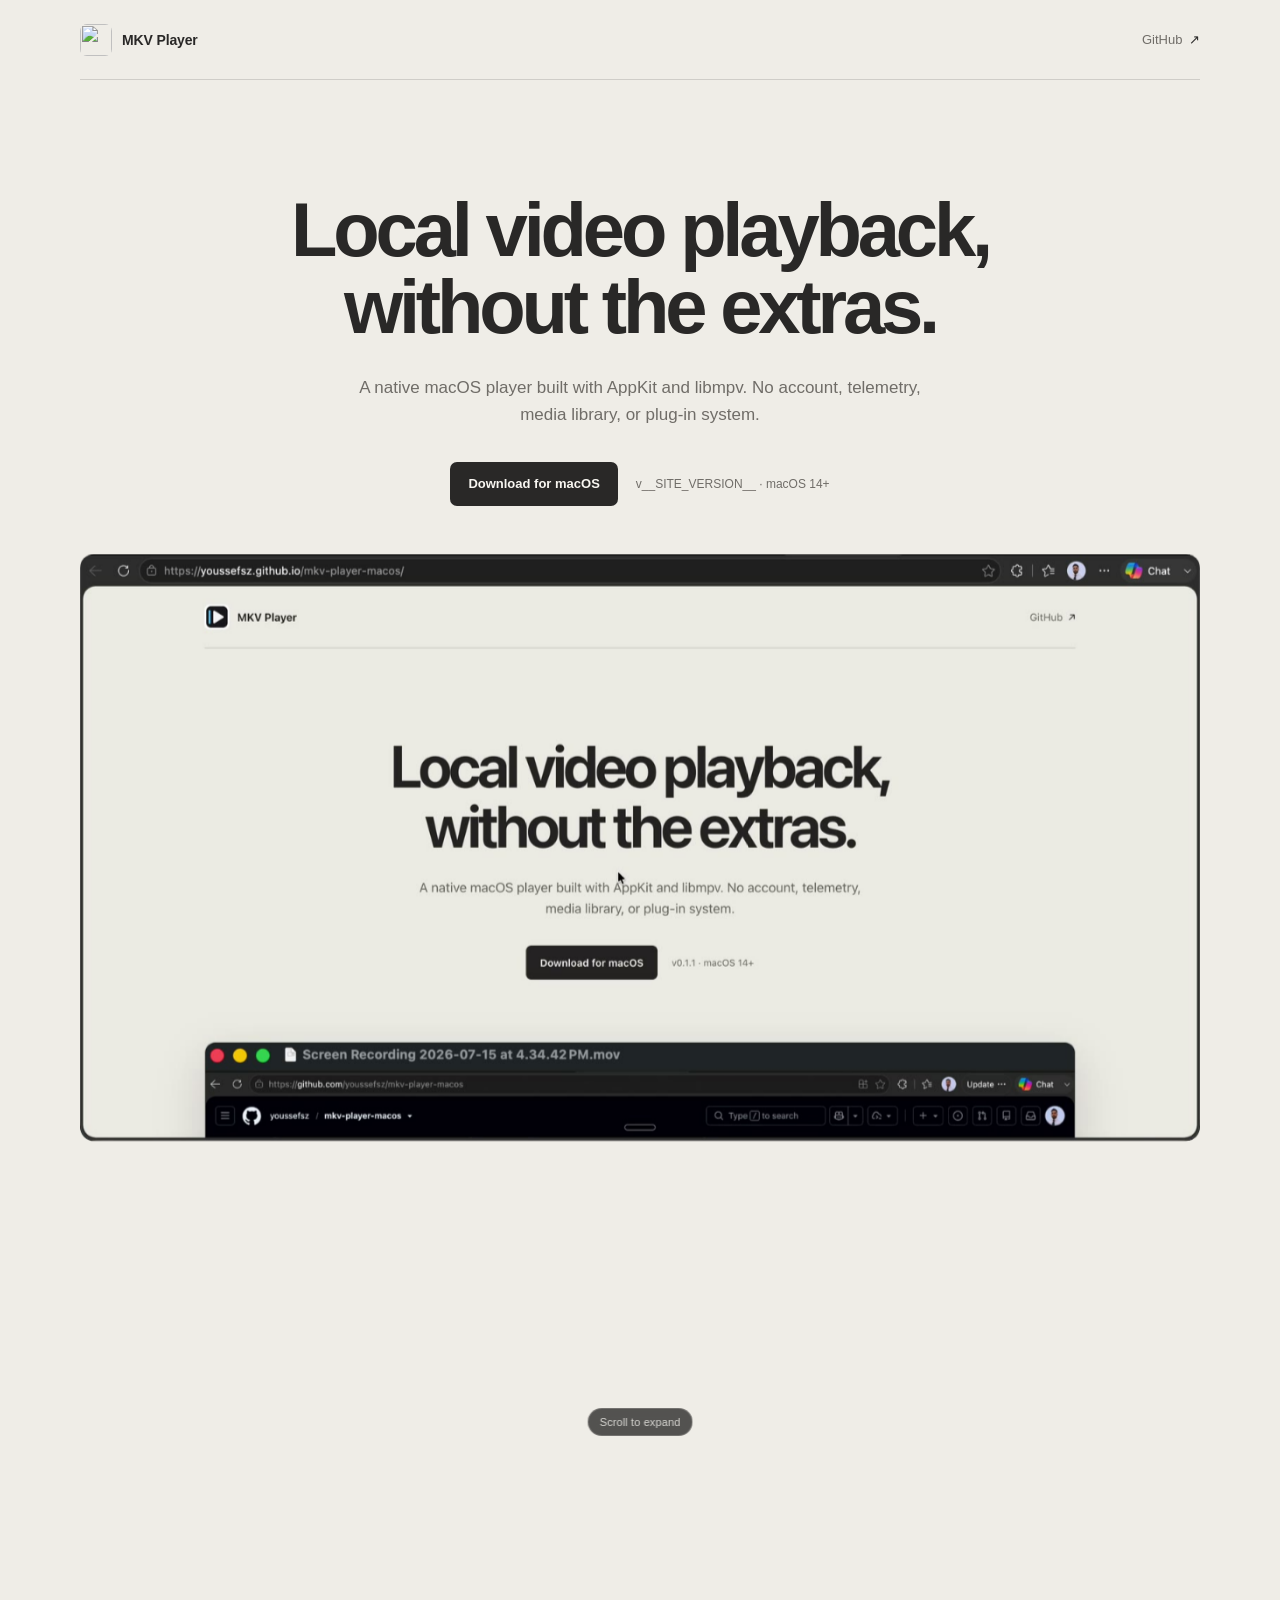
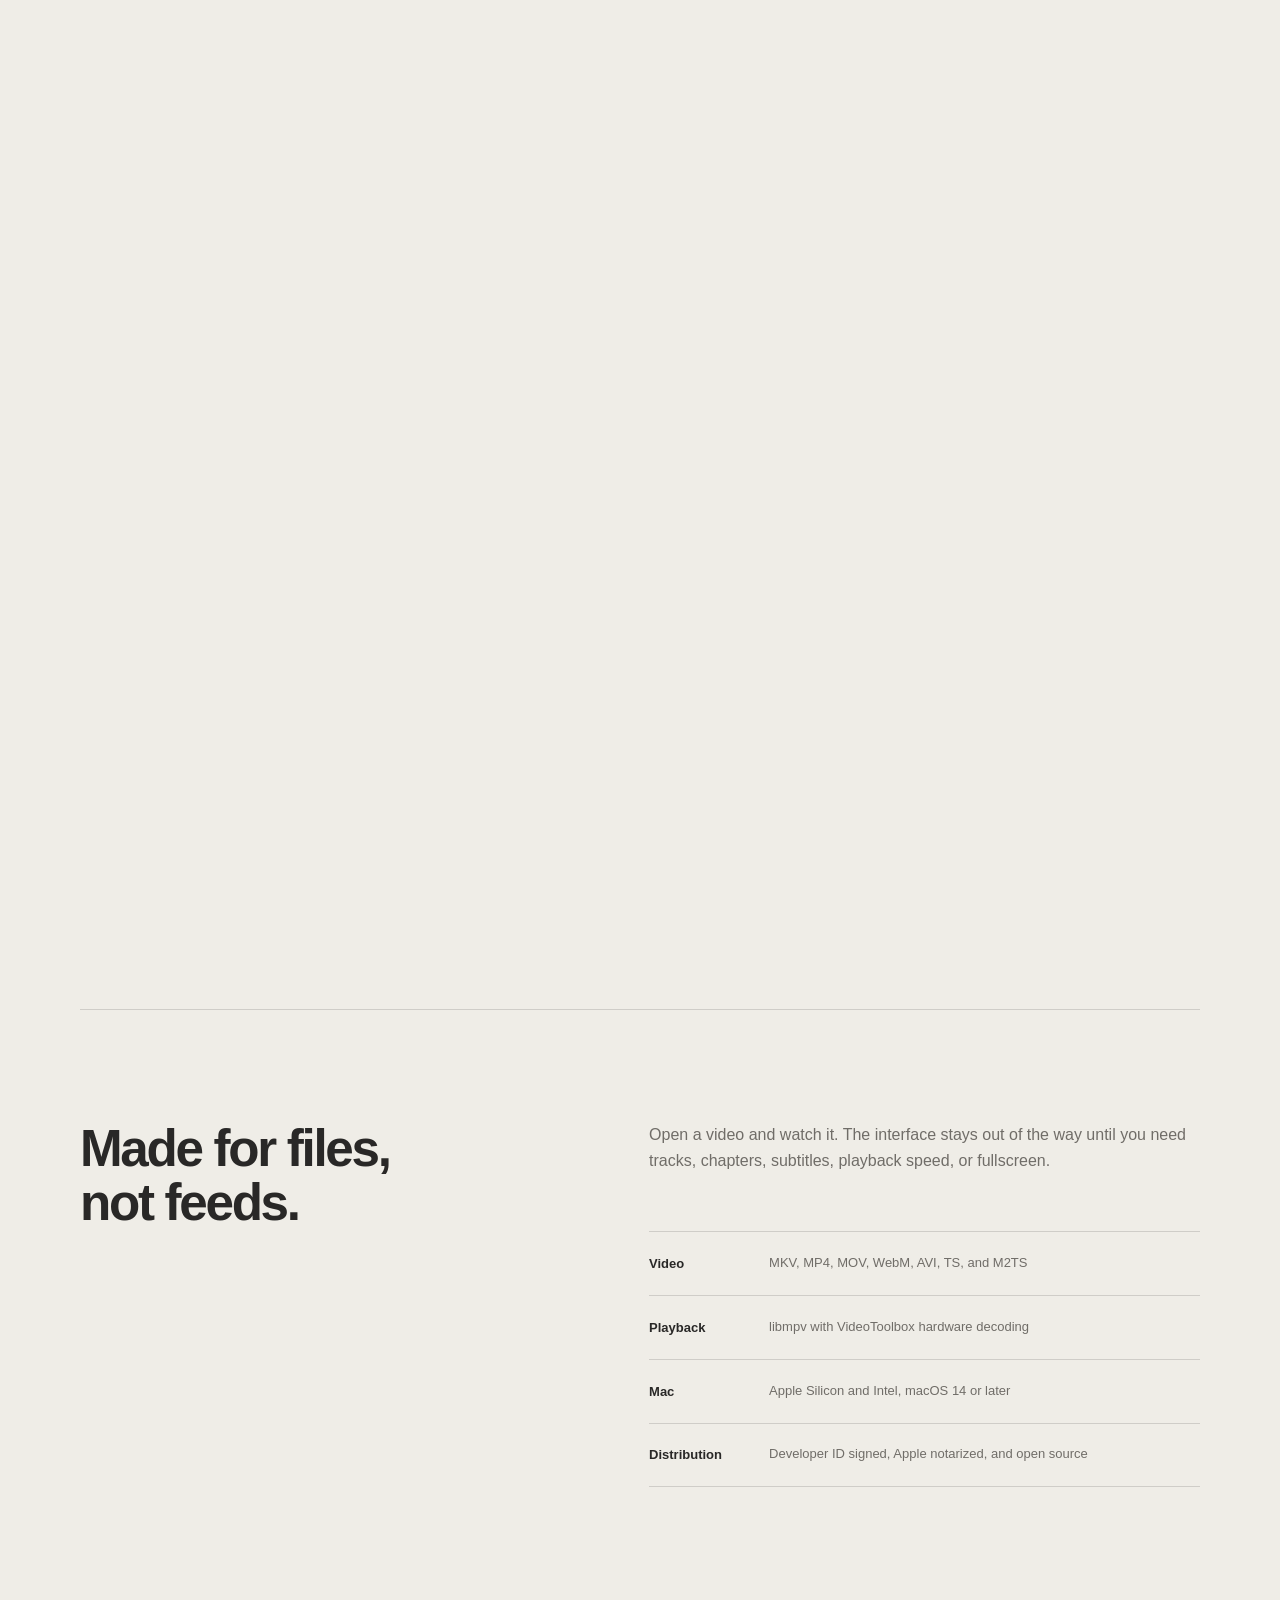
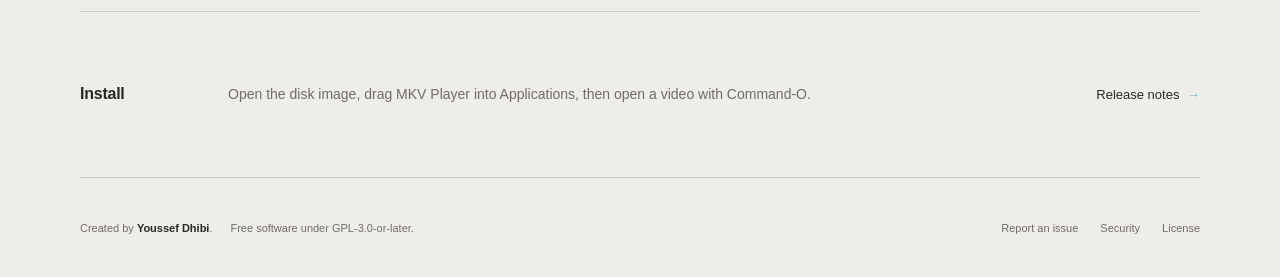
==== commit 91f538d4: "Smooth parallax with native scroll timelines" ====
--- a/site/index.html
+++ b/site/index.html
@@ -40,22 +40,24 @@
 
         <figure class="video-stage" data-video-stage>
           <div class="video-pin">
-            <div class="video-frame" data-video-frame>
-              <video
-                class="product-video"
-                data-product-video
-                controls
-                muted
-                playsinline
-                preload="metadata"
-                poster="product-tour-poster.jpg"
-                width="1920"
-                height="1006"
-                aria-label="MKV Player product tour, from download and installation to video playback"
-              >
-                <source src="product-tour.mp4" type="video/mp4">
-                Your browser does not support HTML video.
-              </video>
+            <div class="video-positioner" data-video-positioner>
+              <div class="video-frame" data-video-frame>
+                <video
+                  class="product-video"
+                  data-product-video
+                  controls
+                  muted
+                  playsinline
+                  preload="metadata"
+                  poster="product-tour-poster.jpg"
+                  width="1920"
+                  height="1006"
+                  aria-label="MKV Player product tour, from download and installation to video playback"
+                >
+                  <source src="product-tour.mp4" type="video/mp4">
+                  Your browser does not support HTML video.
+                </video>
+              </div>
             </div>
             <p class="scroll-cue" data-scroll-cue aria-hidden="true">Scroll to expand</p>
           </div>
--- a/site/styles.css
+++ b/site/styles.css
@@ -134,7 +134,7 @@
   position: relative;
   width: 100vw;
   height: 215svh;
-  margin: 80px 0 0 calc(50% - 50vw);
+  margin: 48px 0 0 calc(50% - 50vw);
 }
 
 .video-pin {
@@ -147,17 +147,47 @@
   overflow: clip;
 }
 
+.video-positioner {
+  width: 100%;
+  display: grid;
+  place-items: center;
+}
+
 .video-frame {
   position: relative;
-  width: var(--frame-width, min(1120px, calc(100vw - 48px)));
-  height: var(--frame-height, auto);
+  width: min(1120px, calc(100vw - 48px));
+  height: auto;
   aspect-ratio: 1920 / 1006;
   overflow: hidden;
-  border: 1px solid rgba(248, 246, 241, var(--frame-border-alpha, 0.2));
-  border-radius: var(--frame-radius, 14px);
+  border: 1px solid rgba(248, 246, 241, 0.2);
+  border-radius: 14px;
   background: #090909;
-  box-shadow: 0 24px 60px rgba(41, 40, 39, var(--frame-shadow-alpha, 0.16));
+  box-shadow: 0 24px 60px rgba(41, 40, 39, 0.16);
   contain: layout paint;
+}
+
+.scroll-animations-ready .video-positioner {
+  width: 100vw;
+  height: 100svh;
+  transform: translate3d(0, var(--position-y, var(--initial-offset-y)), 0);
+  will-change: transform;
+}
+
+.scroll-animations-ready .video-frame {
+  width: 100vw;
+  height: 100svh;
+  aspect-ratio: auto;
+  border: 0;
+  border-radius: 0;
+  box-shadow: none;
+  clip-path: inset(
+    var(--frame-clip-y, var(--initial-clip-y))
+    var(--frame-clip-x, var(--initial-clip-x))
+    round var(--frame-radius, var(--initial-radius))
+  );
+  transform: scale(var(--frame-scale, var(--initial-scale)));
+  transform-origin: center;
+  will-change: transform, clip-path;
 }
 
 .product-video {
@@ -188,6 +218,62 @@
   backdrop-filter: blur(10px);
 }
 
+@keyframes center-product-video {
+  from {
+    transform: translate3d(0, var(--initial-offset-y), 0);
+  }
+
+  to {
+    transform: translate3d(0, 0, 0);
+  }
+}
+
+@keyframes expand-product-video {
+  from {
+    clip-path: inset(
+      var(--initial-clip-y) var(--initial-clip-x)
+      round var(--initial-radius)
+    );
+    transform: scale(var(--initial-scale));
+  }
+
+  to {
+    clip-path: inset(0 round 0);
+    transform: scale(1);
+  }
+}
+
+@keyframes fade-scroll-cue {
+  from {
+    opacity: 1;
+  }
+
+  35%,
+  to {
+    opacity: 0;
+  }
+}
+
+@supports (animation-timeline: scroll()) {
+  .uses-native-scroll-animation .video-positioner {
+    animation: center-product-video 1ms linear both;
+    animation-timeline: scroll(root block);
+    animation-range: var(--parallax-start) var(--position-end);
+  }
+
+  .uses-native-scroll-animation .video-frame {
+    animation: expand-product-video 1ms linear both;
+    animation-timeline: scroll(root block);
+    animation-range: var(--parallax-start) var(--parallax-end);
+  }
+
+  .uses-native-scroll-animation .scroll-cue {
+    animation: fade-scroll-cue 1ms linear both;
+    animation-timeline: scroll(root block);
+    animation-range: var(--parallax-start) var(--parallax-end);
+  }
+}
+
 .details {
   padding: 112px 0 124px;
   display: grid;
@@ -338,7 +424,7 @@
   }
 
   .video-stage {
-    margin-top: 56px;
+    margin-top: 32px;
   }
 
   .details {
@@ -387,9 +473,22 @@
     overflow: visible;
   }
 
-  .video-frame {
+  .video-positioner,
+  .scroll-animations-ready .video-positioner {
     width: 100%;
     height: auto;
+    transform: none;
+  }
+
+  .video-frame,
+  .scroll-animations-ready .video-frame {
+    width: 100%;
+    height: auto;
+    aspect-ratio: 1920 / 1006;
+    border: 1px solid rgba(248, 246, 241, 0.2);
+    border-radius: 14px;
+    clip-path: none;
+    transform: none;
   }
 
   .scroll-cue {
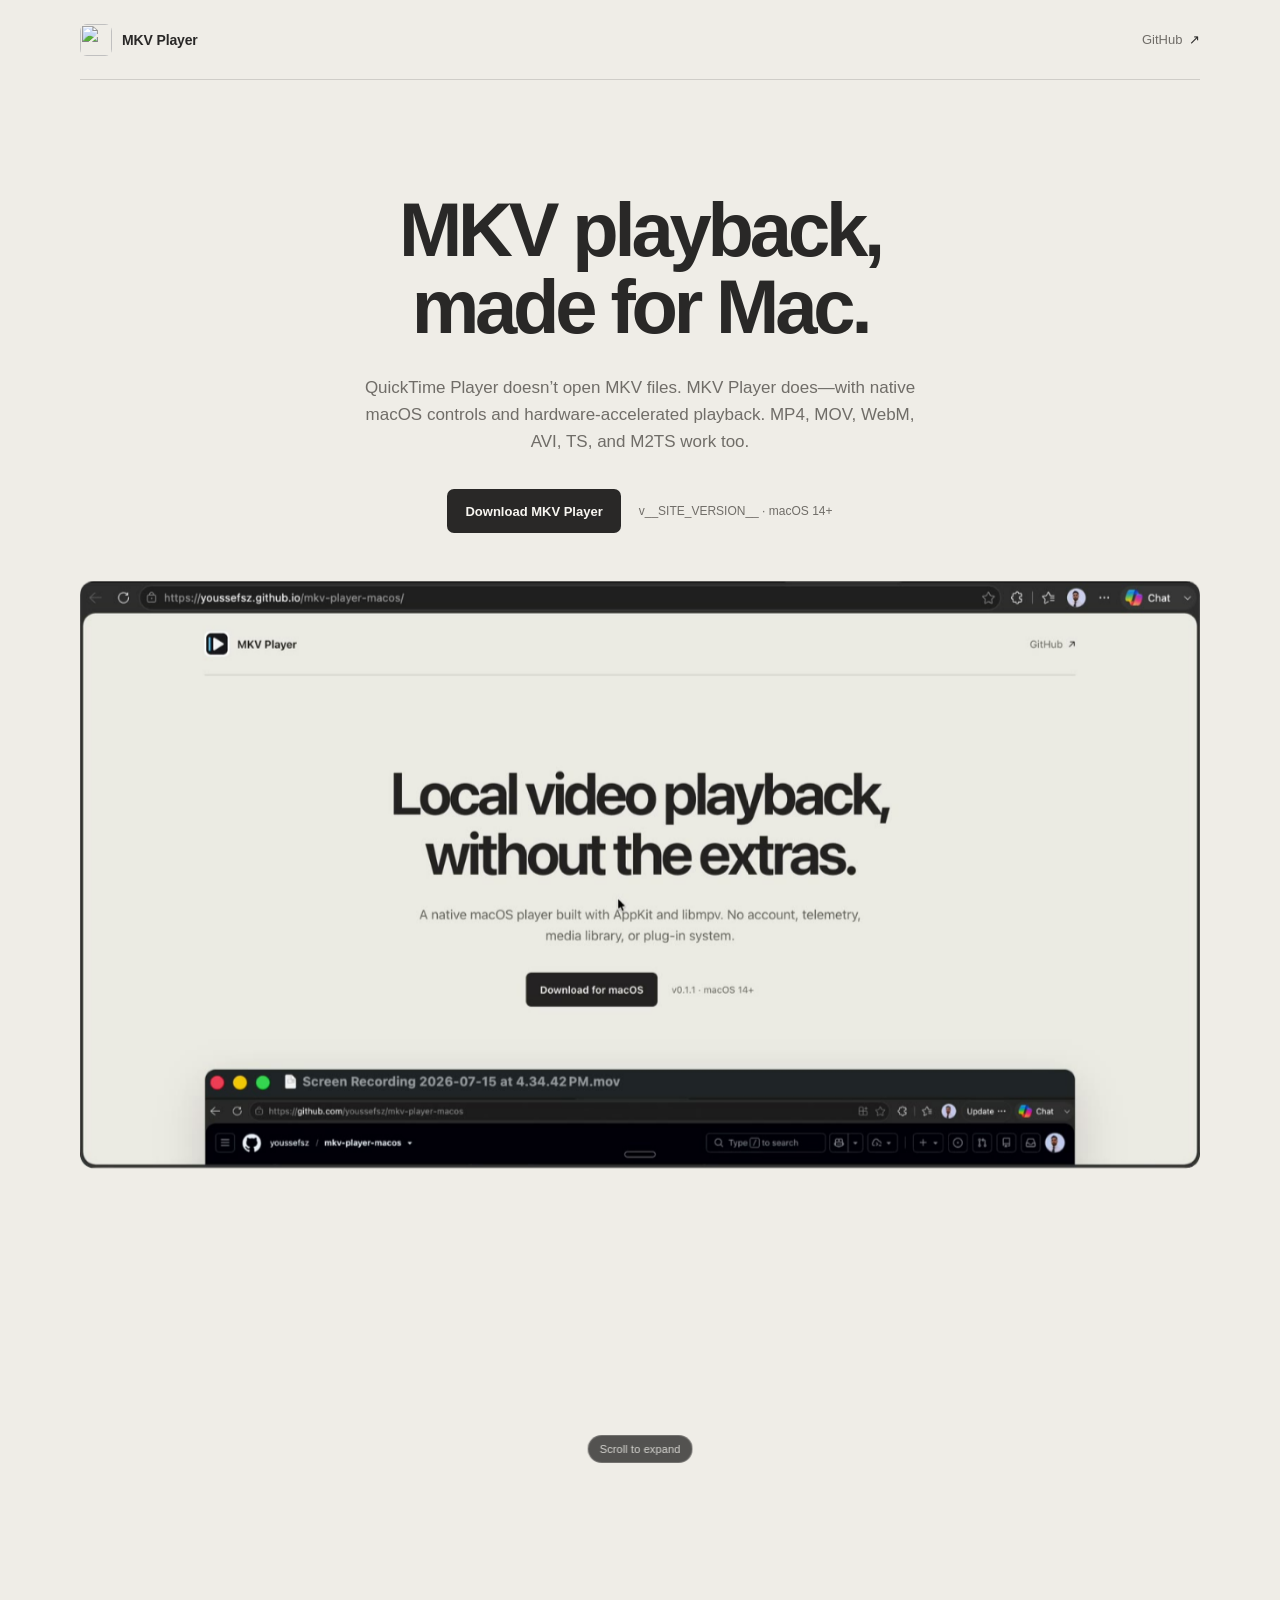
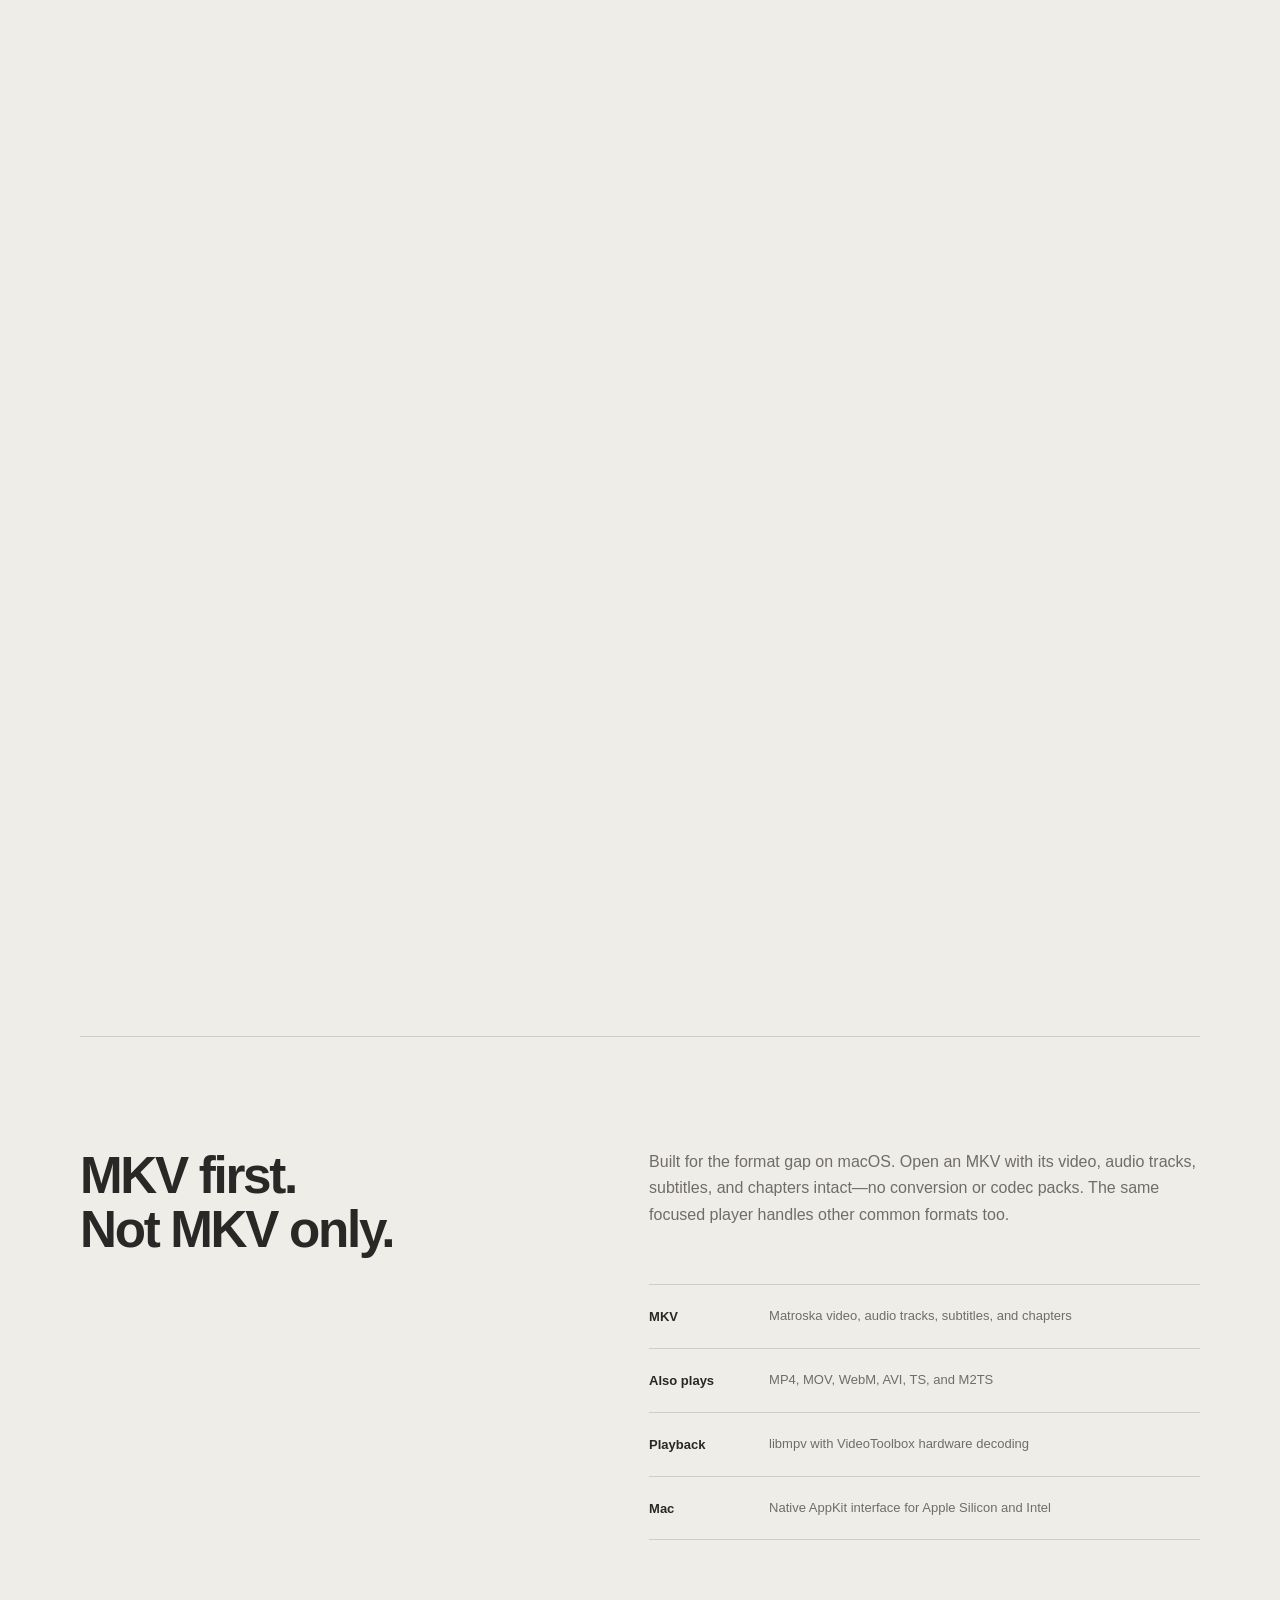
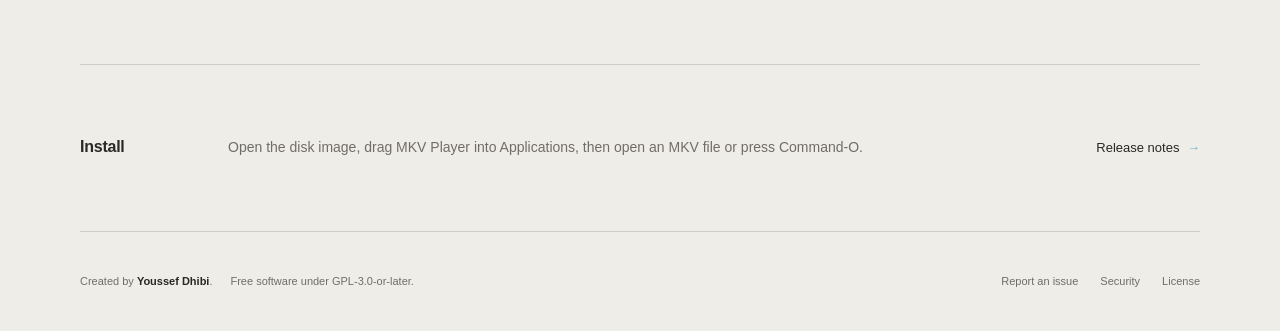
==== commit 82bcb439: "Position landing page around MKV playback" ====
--- a/site/index.html
+++ b/site/index.html
@@ -3,14 +3,14 @@
   <head>
     <meta charset="utf-8">
     <meta name="viewport" content="width=device-width, initial-scale=1">
-    <meta name="description" content="MKV Player is a native, open-source video player for macOS.">
+    <meta name="description" content="Play MKV files on macOS with a focused, native player. Also supports MP4, MOV, WebM, AVI, TS, and M2TS.">
     <meta name="theme-color" content="#efede7">
-    <meta property="og:title" content="MKV Player for macOS">
-    <meta property="og:description" content="Local video playback, without the extras.">
+    <meta property="og:title" content="MKV Player for Mac — Play MKV files on macOS">
+    <meta property="og:description" content="MKV playback for the format QuickTime Player leaves out. Other common video formats work too.">
     <meta property="og:type" content="website">
     <meta property="og:url" content="https://youssefsz.github.io/mkv-player-macos/">
     <meta property="og:image" content="https://youssefsz.github.io/mkv-player-macos/app-screenshot.png">
-    <title>MKV Player for macOS</title>
+    <title>MKV Player for Mac — Play MKV files on macOS</title>
     <link rel="icon" href="icon.png">
     <link rel="apple-touch-icon" href="icon.png">
     <link rel="stylesheet" href="styles.css">
@@ -27,13 +27,14 @@
     <main>
       <section class="hero" aria-labelledby="hero-title">
         <div class="hero-copy">
-          <h1 id="hero-title">Local video playback,<br class="desktop-break"> without the extras.</h1>
+          <h1 id="hero-title">MKV playback,<br class="desktop-break"> made for Mac.</h1>
           <p>
-            A native macOS player built with AppKit and libmpv. No account,
-            telemetry, media library, or plug-in system.
+            QuickTime Player doesn’t open MKV files. MKV Player does—with native
+            macOS controls and hardware-accelerated playback. MP4, MOV, WebM,
+            AVI, TS, and M2TS work too.
           </p>
           <div class="download-row">
-            <a class="download" href="__SITE_DOWNLOAD_URL__">Download for macOS</a>
+            <a class="download" href="__SITE_DOWNLOAD_URL__">Download MKV Player</a>
             <span>v__SITE_VERSION__ · macOS 14+</span>
           </div>
         </div>
@@ -66,17 +67,22 @@
 
       <section class="details" aria-labelledby="details-title">
         <div class="details-heading">
-          <h2 id="details-title">Made for files,<br>not feeds.</h2>
+          <h2 id="details-title">MKV first.<br>Not MKV only.</h2>
         </div>
         <div class="details-copy">
           <p>
-            Open a video and watch it. The interface stays out of the way until
-            you need tracks, chapters, subtitles, playback speed, or fullscreen.
+            Built for the format gap on macOS. Open an MKV with its video, audio
+            tracks, subtitles, and chapters intact—no conversion or codec packs.
+            The same focused player handles other common formats too.
           </p>
           <dl>
             <div>
-              <dt>Video</dt>
-              <dd>MKV, MP4, MOV, WebM, AVI, TS, and M2TS</dd>
+              <dt>MKV</dt>
+              <dd>Matroska video, audio tracks, subtitles, and chapters</dd>
+            </div>
+            <div>
+              <dt>Also plays</dt>
+              <dd>MP4, MOV, WebM, AVI, TS, and M2TS</dd>
             </div>
             <div>
               <dt>Playback</dt>
@@ -84,11 +90,7 @@
             </div>
             <div>
               <dt>Mac</dt>
-              <dd>Apple Silicon and Intel, macOS 14 or later</dd>
-            </div>
-            <div>
-              <dt>Distribution</dt>
-              <dd>Developer ID signed, Apple notarized, and open source</dd>
+              <dd>Native AppKit interface for Apple Silicon and Intel</dd>
             </div>
           </dl>
         </div>
@@ -96,7 +98,7 @@
 
       <section class="install" aria-labelledby="install-title">
         <h2 id="install-title">Install</h2>
-        <p>Open the disk image, drag MKV Player into Applications, then open a video with Command-O.</p>
+        <p>Open the disk image, drag MKV Player into Applications, then open an MKV file or press Command-O.</p>
         <a href="__SITE_RELEASE_URL__">Release notes <span aria-hidden="true">→</span></a>
       </section>
     </main>
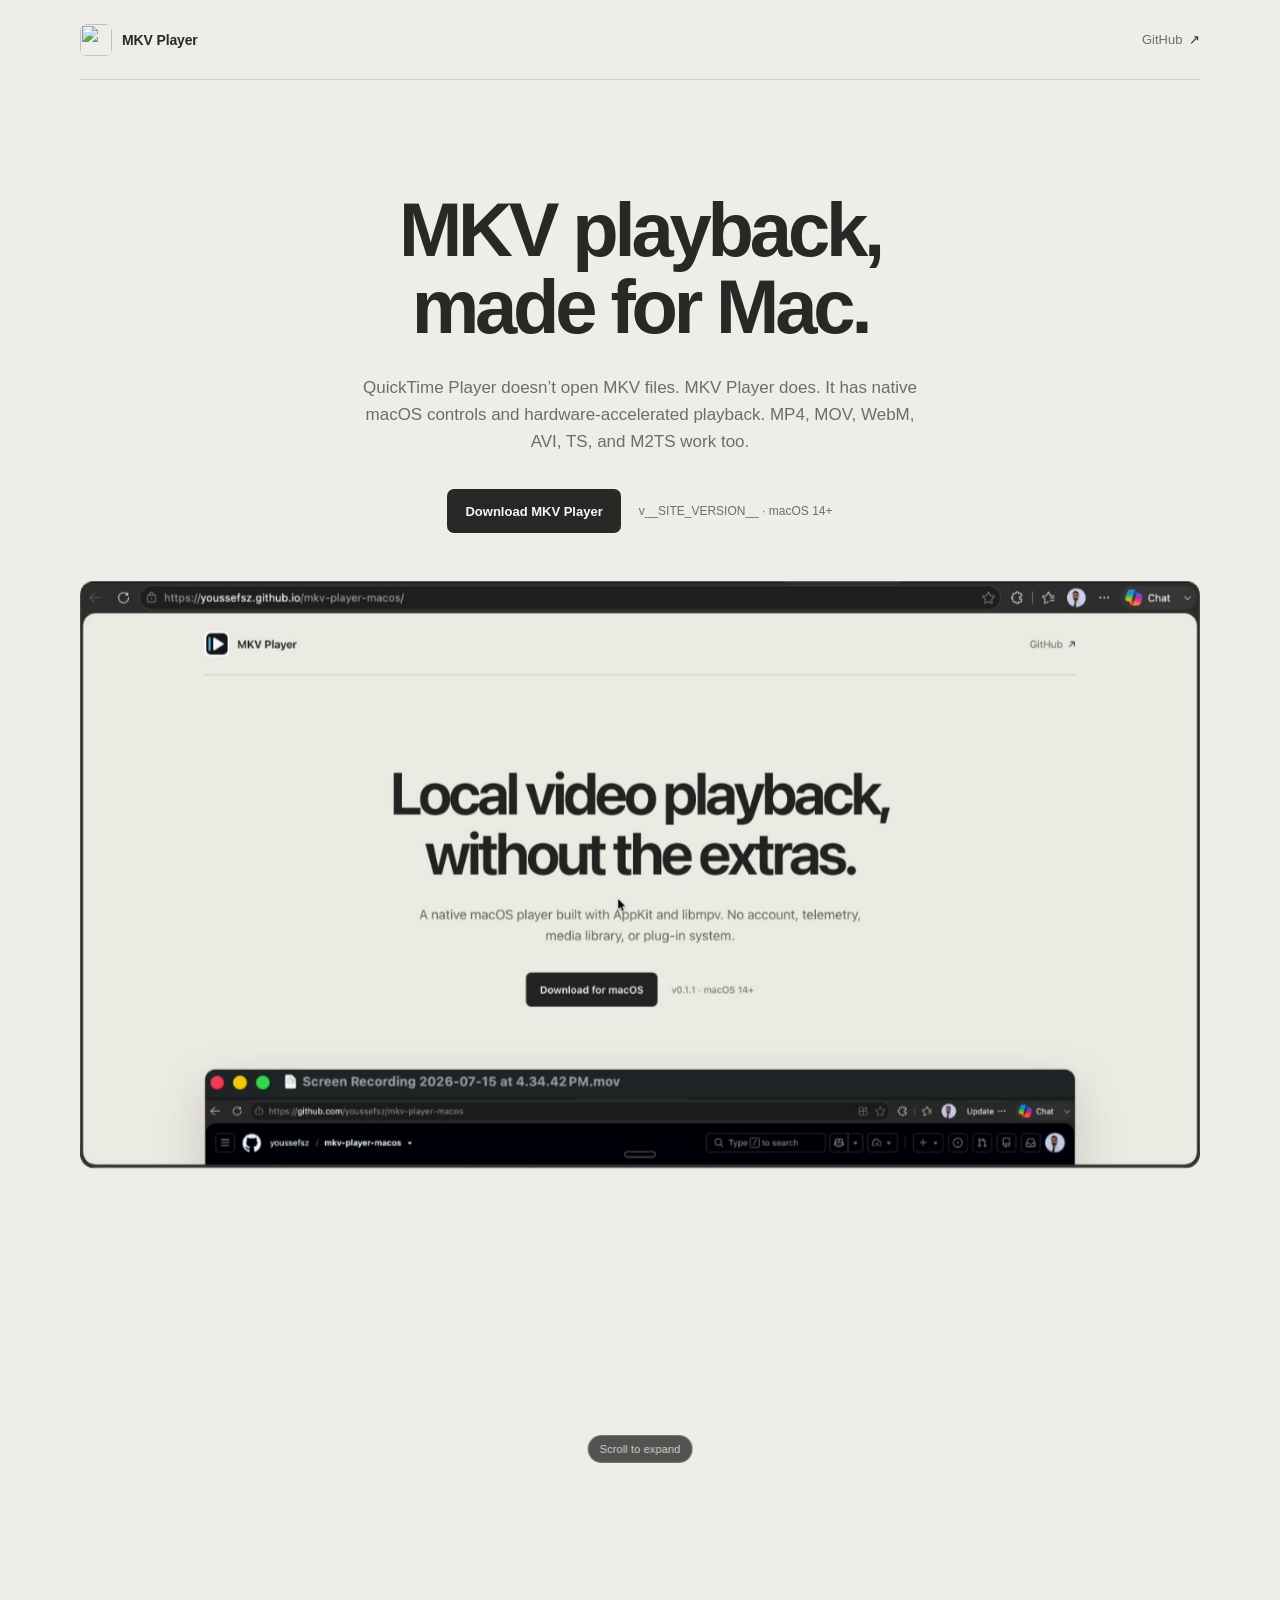
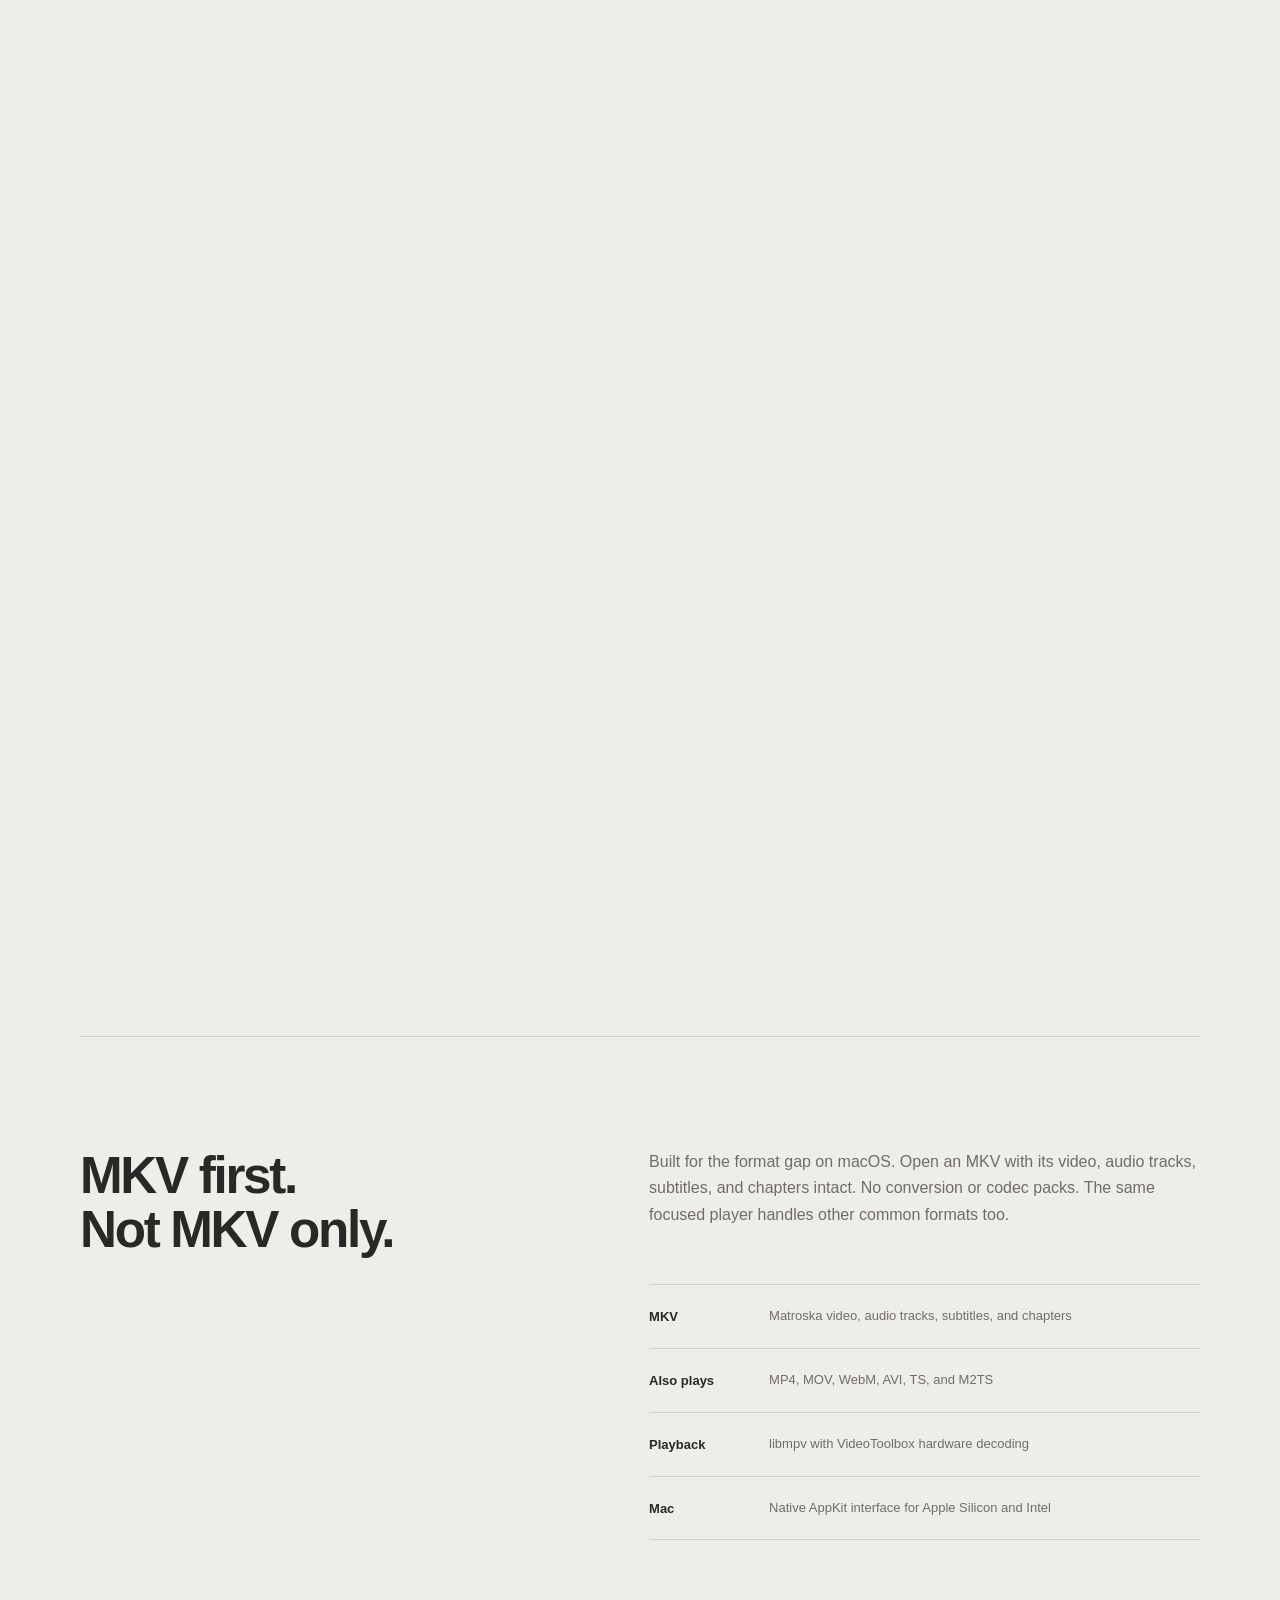
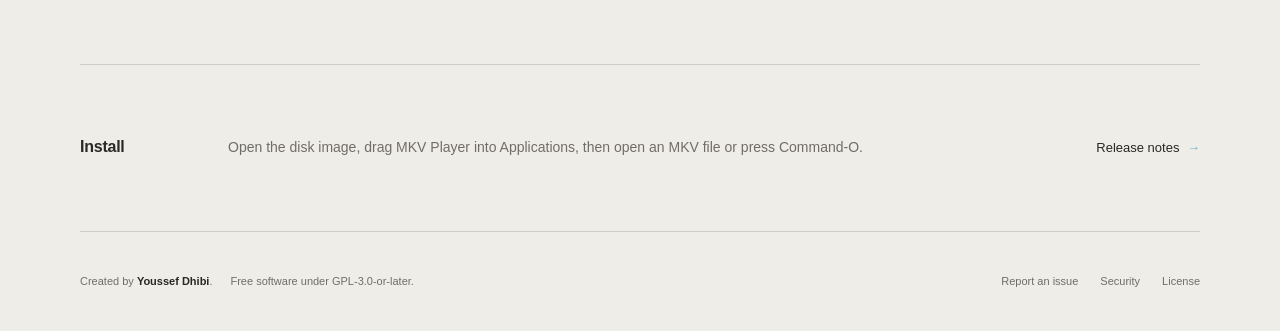
==== commit cf48e777: "Remove em dashes from landing copy" ====
--- a/site/index.html
+++ b/site/index.html
@@ -5,12 +5,12 @@
     <meta name="viewport" content="width=device-width, initial-scale=1">
     <meta name="description" content="Play MKV files on macOS with a focused, native player. Also supports MP4, MOV, WebM, AVI, TS, and M2TS.">
     <meta name="theme-color" content="#efede7">
-    <meta property="og:title" content="MKV Player for Mac — Play MKV files on macOS">
+    <meta property="og:title" content="MKV Player for Mac: Play MKV files on macOS">
     <meta property="og:description" content="MKV playback for the format QuickTime Player leaves out. Other common video formats work too.">
     <meta property="og:type" content="website">
     <meta property="og:url" content="https://youssefsz.github.io/mkv-player-macos/">
     <meta property="og:image" content="https://youssefsz.github.io/mkv-player-macos/app-screenshot.png">
-    <title>MKV Player for Mac — Play MKV files on macOS</title>
+    <title>MKV Player for Mac: Play MKV files on macOS</title>
     <link rel="icon" href="icon.png">
     <link rel="apple-touch-icon" href="icon.png">
     <link rel="stylesheet" href="styles.css">
@@ -29,7 +29,7 @@
         <div class="hero-copy">
           <h1 id="hero-title">MKV playback,<br class="desktop-break"> made for Mac.</h1>
           <p>
-            QuickTime Player doesn’t open MKV files. MKV Player does—with native
+            QuickTime Player doesn’t open MKV files. MKV Player does. It has native
             macOS controls and hardware-accelerated playback. MP4, MOV, WebM,
             AVI, TS, and M2TS work too.
           </p>
@@ -72,7 +72,7 @@
         <div class="details-copy">
           <p>
             Built for the format gap on macOS. Open an MKV with its video, audio
-            tracks, subtitles, and chapters intact—no conversion or codec packs.
+            tracks, subtitles, and chapters intact. No conversion or codec packs.
             The same focused player handles other common formats too.
           </p>
           <dl>
